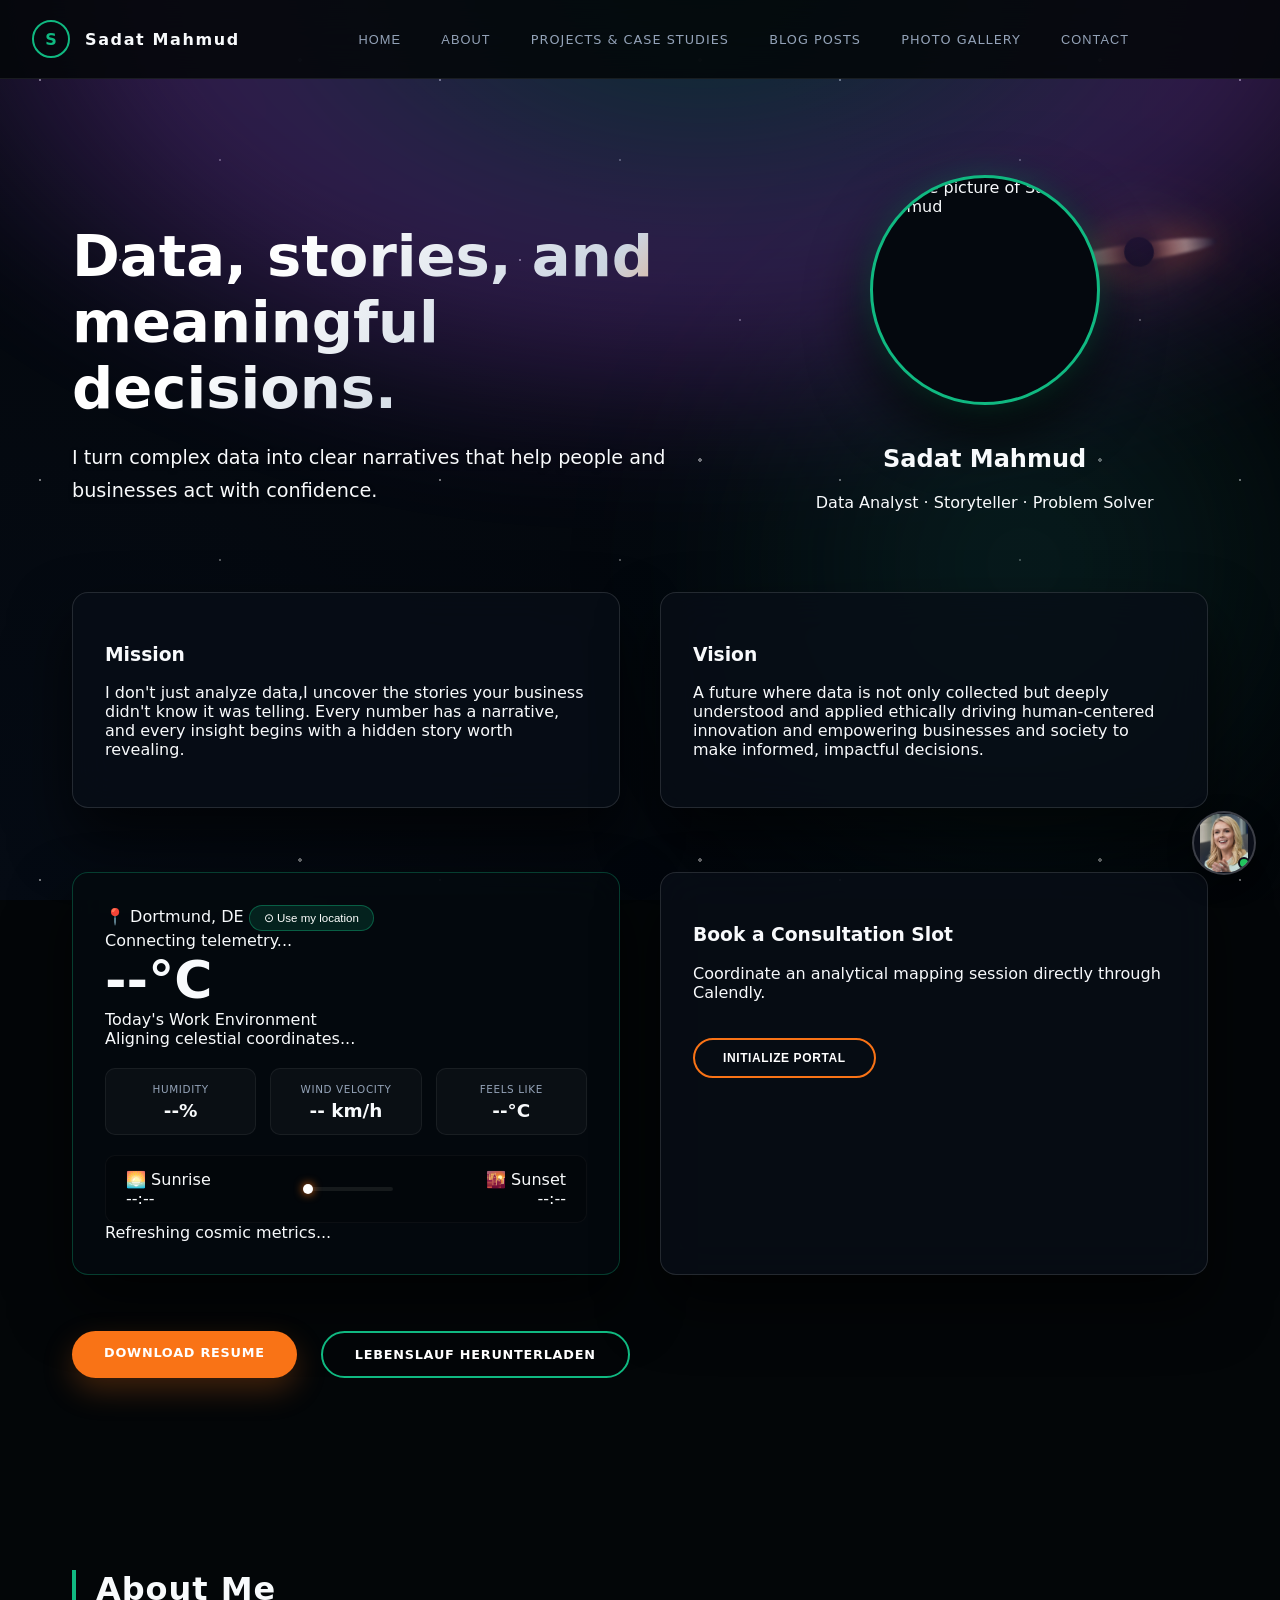
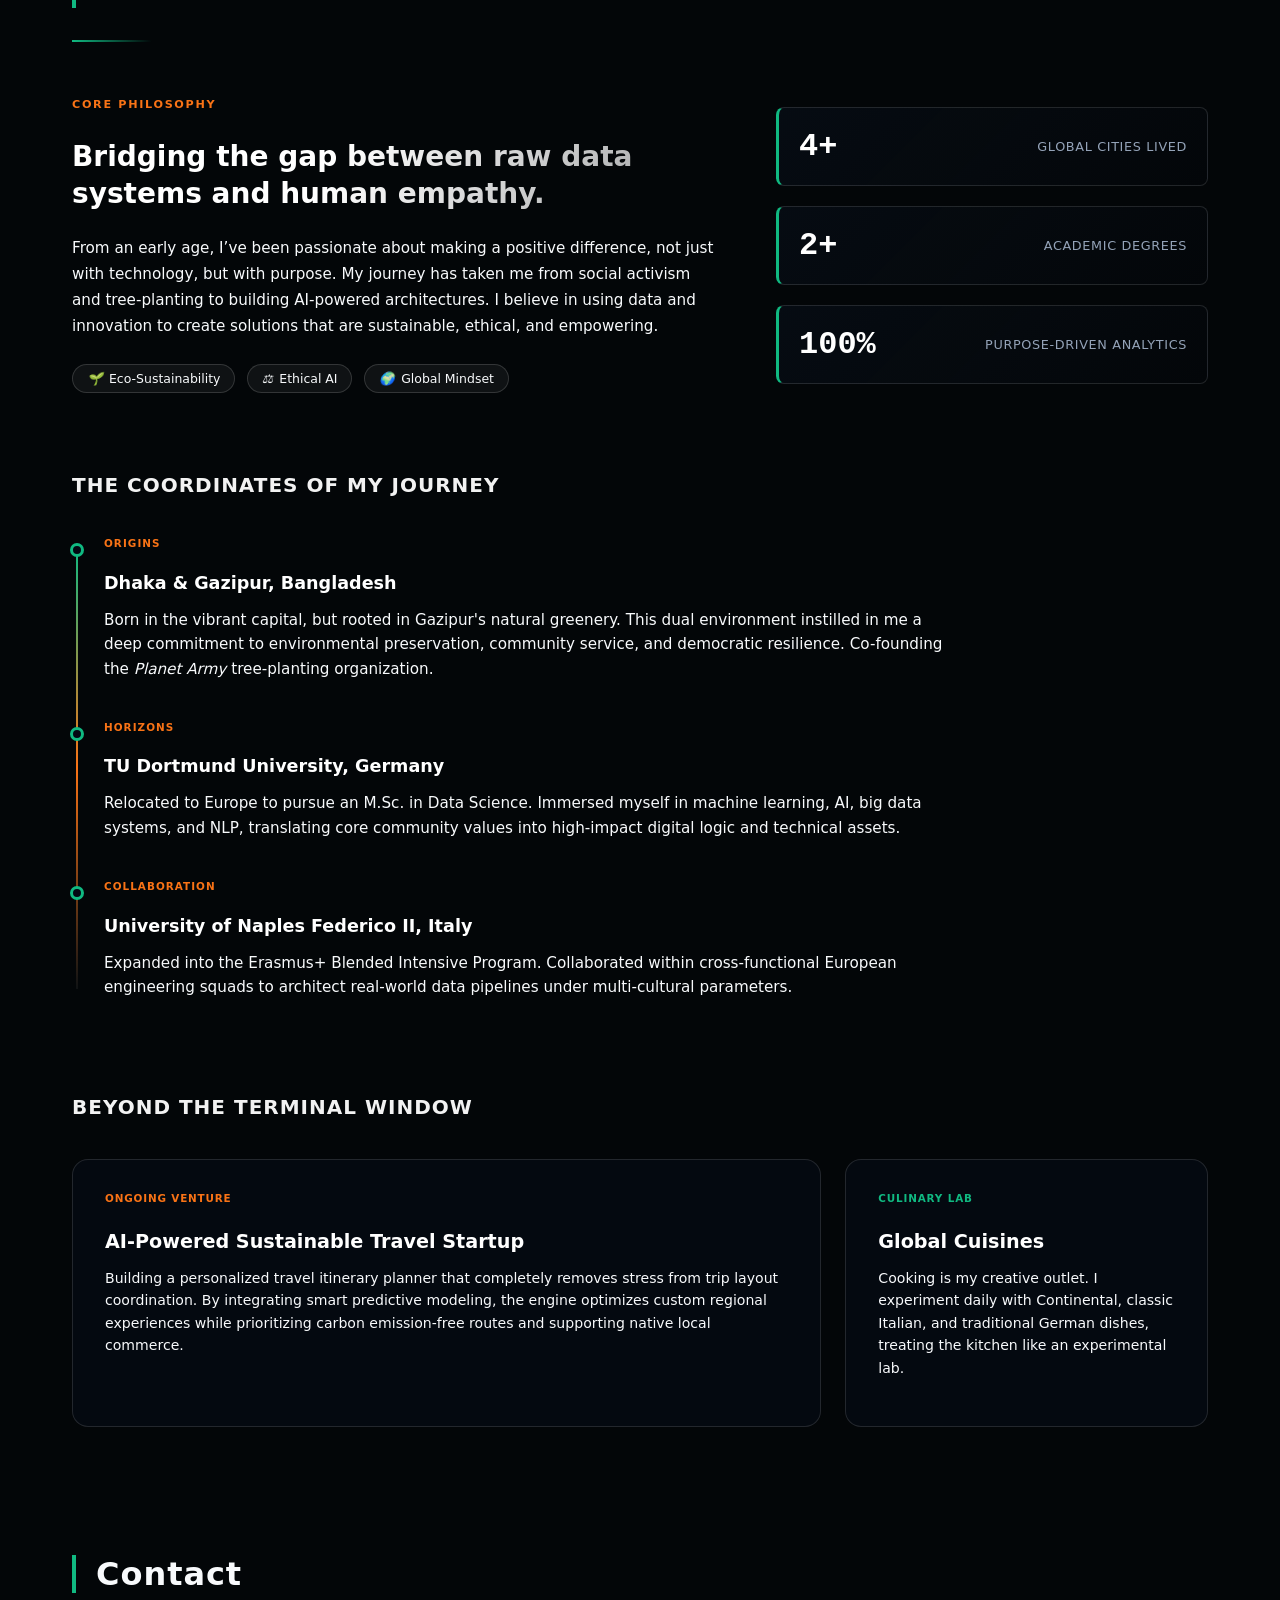
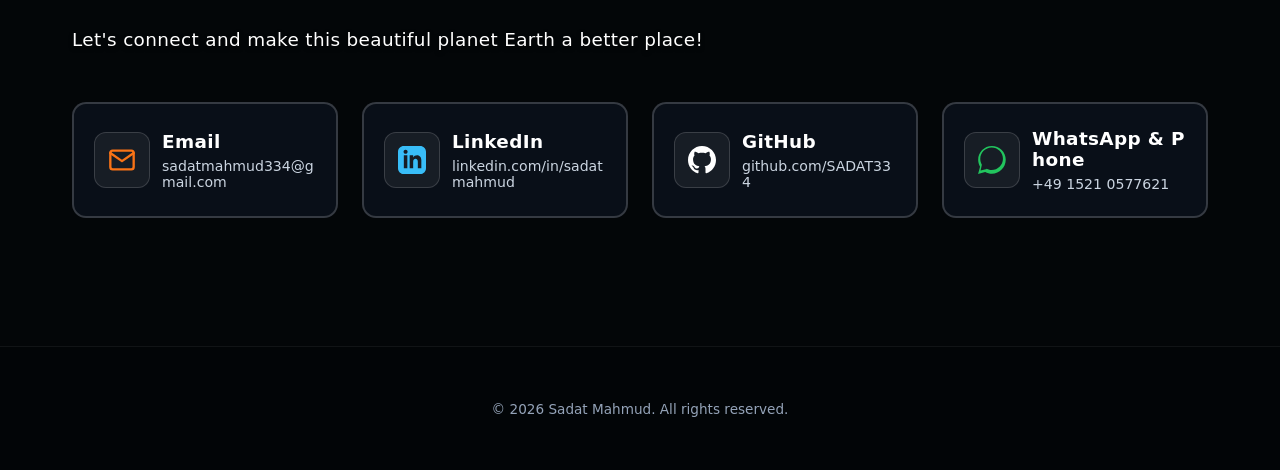
==== index.html @ 58a128cd "one last change" ====
<!DOCTYPE html>
<html lang="en">
<head>
  <!-- Basic character encoding (supports standard emojis and language configurations) -->
  <meta charset="UTF-8" />
  
  <!-- Critical metadata layout scale configuration for perfect responsive mobile renders -->
  <meta name="viewport" content="width=device-width, initial-scale=1.0" />
  
  <!-- Primary browser application title layout element -->
  <title>Sadat Mahmud | Data & Insights Portfolio</title>
  
  <!-- Calendly Core Widget UI Layout Styling Matrix -->
  <link href="https://assets.calendly.com/assets/external/widget.css" rel="stylesheet">
  
  <!-- Links our updated custom glassmorphic layout stylesheet -->
  <link rel="stylesheet" href="style.css" />
</head>
<body>

  <!-- ============================================================================ -->
  <!-- SECTION A: THE CINEMATIC INTERSTELLAR CANVAS W/ AURORA & FIXED BLACK HOLE   -->
  <!-- ============================================================================ -->
  <!-- This houses our premium background layout canvas, completely separate from page logic -->
  <div id="cosmic-bg" aria-hidden="true">
    
    <!-- Sweeping neon ribbons running smoothly along the top margin -->
    <div class="aurora-borealis-ribbon"></div>
    
    <!-- Glowing deep space nebula gas cloud tracking the right hand viewport margin -->
    <div class="interstellar-nebula-cluster"></div>
    
    <!-- High-density permanent core background star field array -->
    <div class="ambient-starfield"></div>

    <!-- The elegant, far-away micro-black hole gravitational anomaly system -->
    <!-- Fixed safely on the background plane to prevent text overlapping -->
    <div class="distant-black-hole">
      <!-- The subtle dark central singularity point -->
      <div class="bh-singularity"></div>
      <!-- The smooth, glowing horizontal cosmic gas compression band -->
      <div class="bh-accretion-disk"></div>
    </div>
    
  </div>


  <!-- ============================================================================ -->
  <!-- SECTION B: WEATHER METEOROLOGICAL PARTICLE SYSTEM CONTAINER                  -->
  <!-- ============================================================================ -->
  <!-- JavaScript targets this hook to smoothly drop raindrops, snow flakes, or mist layers -->
  <div id="weather-fx" aria-hidden="true"></div>


  <!-- ============================================================================ -->
  <!-- SECTION C: STICKY BRAND NAVIGATION INTERFACE HEADER                         -->
  <!-- ============================================================================ -->
  <header class="main-header">
    <div class="logo">
      <span class="logo-mark">S</span>
      <span class="logo-text">Sadat Mahmud</span>
    </div>

    <!-- Standard multi-page and element smooth scroll anchor paths -->
    <nav class="main-nav">
      <button class="nav-link" id="home-btn" data-i18n="nav_home">Home</button>
      <button class="nav-link" data-target="#about" data-i18n="nav_about">About</button>
      <a href="projects.html" class="nav-link" data-i18n="nav_projects">Projects & Case Studies</a>
      <a href="blog.html" class="nav-link" data-i18n="nav_blog">Blog Posts</a>
      <a href="gallery.html" class="nav-link" data-i18n="nav_gallery">Photo Gallery</a>
      <button class="nav-link" data-target="#contact" data-i18n="nav_contact">Contact</button>
    </nav>

    <!-- Google Translation Widget Anchor Node -->
    <div id="google_translate_element"></div>
  </header>


  <!-- ============================================================================ -->
  <!-- SECTION D: HERO PANEL INTRODUCTION                                         -->
  <!-- ============================================================================ -->
  <main>
    <section class="hero" id="home">
      <div class="hero-content">
        
        <div class="hero-text">
          <h1 data-i18n="hero_heading">Data, stories, and meaningful decisions.</h1>
          <p class="hero-subtitle" data-i18n="hero_subtitle">
            I turn complex data into clear narratives that help people and businesses act with confidence.
          </p>
        </div>

        <div class="hero-profile">
          <!-- Bounding container keeps photo scale stable across devices -->
          <div class="profile-img-container">
            <img src="Assets/foto.jpg" alt="Profile picture of Sadat Mahmud" class="profile-img" />
          </div>
          <div class="profile-caption">
            <h2>Sadat Mahmud</h2>
            <p data-i18n="hero_role">Data Analyst · Storyteller · Problem Solver</p>
          </div>
        </div>

      </div>


      <!-- ============================================================================ -->
      <!-- SECTION E: MISSION & VISION BLOCK CONTAINERS                                 -->
      <!-- ============================================================================ -->
      <div class="mission-vision">
        
        <div class="card">
          <h3 data-i18n="mission_title">Mission</h3>
          <p class="card-text" data-i18n="mission_text">
            I don't just analyze data,I uncover the stories your business didn't know it was telling.
            Every number has a narrative, and every insight begins with a hidden story worth revealing.
          </p>
        </div>

        <div class="card">
          <h3 data-i18n="vision_title">Vision</h3>
          <p class="card-text" data-i18n="vision_text">
            A future where data is not only collected but deeply understood and applied ethically 
            driving human-centered innovation and empowering businesses and society to make informed,
            impactful decisions.
          </p>
        </div>

      </div>


      <!-- ============================================================================ -->
      <!-- SECTION F: DATA INTERFACE TOOLKIT                                           -->
      <!-- ============================================================================ -->
      <div class="toolkit">
        
        <!-- Live Real-Time Weather Integration Interface Layout Card -->
        <div class="toolkit-item weather-card" id="weather-card">
          
          <div class="wc-top">
            <div>
              <div class="wc-city-row">
                <span class="wc-city" id="wc-city">📍 Dortmund, DE</span>
                <button class="wc-locate-btn" id="wc-locate-btn" title="Use my location">⊙ Use my location</button>
              </div>
              <div class="wc-condition" id="wc-condition">Connecting telemetry...</div>
            </div>
            <div class="wc-temp" id="wc-temp">--°C</div>
          </div>

          <div class="wc-mood">
            <div class="wc-mood-label" data-i18n="weather_mood_label">Today's Work Environment</div>
            <div class="wc-mood-text" id="weather-status">Aligning celestial coordinates...</div>
          </div>

          <!-- Dynamic Sensor Node Metric Outputs -->
          <div class="wc-stats">
            <div class="wc-stat">
              <div class="wc-stat-label">Humidity</div>
              <div class="wc-stat-value"><span id="wc-humidity">--</span>%</div>
            </div>
            <div class="wc-stat">
              <div class="wc-stat-label">Wind Velocity</div>
              <div class="wc-stat-value"><span id="wc-wind">--</span> km/h</div>
            </div>
            <div class="wc-stat">
              <div class="wc-stat-label">Feels Like</div>
              <div class="wc-stat-value"><span id="wc-feels">--</span>°C</div>
            </div>
          </div>

          <!-- Ephemeris Progress Bar System Tracker -->
          <div class="wc-sun">
            <div class="wc-sun-item">
              <div class="wc-sun-label">🌅 Sunrise</div>
              <div class="wc-sun-val" id="wc-sunrise">--:--</div>
            </div>
            <div class="wc-progress-wrap">
              <div class="wc-track">
                <div class="wc-fill" id="wc-fill"></div>
                <div class="wc-dot" id="wc-dot"></div>
              </div>
            </div>
            <div class="wc-sun-item" style="text-align:right;">
              <div class="wc-sun-label">🌇 Sunset</div>
              <div class="wc-sun-val" id="wc-sunset">--:--</div>
            </div>
          </div>

          <div class="wc-updated" id="wc-updated">Refreshing cosmic metrics...</div>
        </div>

        <!-- Fully Functional Embedded Appointment Portal Card -->
        <div class="toolkit-item">
          <h3 data-i18n="schedule_title">Book a Consultation Slot</h3>
          <p class="card-text" data-i18n="schedule_text">Coordinate an analytical mapping session directly through Calendly.</p>
          <button id="schedule-button" data-i18n="schedule_btn">Initialize Portal</button>
        </div>

      </div>


      <!-- ============================================================================ -->
      <!-- SECTION G: PROFILE DOWNLOAD PATHWAYS                                         -->
      <!-- ============================================================================ -->
      <div class="resume-buttons">
        <a href="Assets/Resume_Sadat_Mahmud.pdf" class="btn" download data-i18n="resume_en">Download Resume</a>
        <a href="Assets/Lebenslauf_Sadat_Mahmud.pdf" class="btn outline" download data-i18n="resume_de"> Lebenslauf Herunterladen</a>
      </div>
    </section>


    <!-- ============================================================================ -->
    <!-- SECTION H: ARTISTIC BIOGRAPHICAL BENTO MATRIX (ABOUT ME)                     -->
    <!-- ============================================================================ -->
    <section id="about" class="section cosmic-about">
      
      <!-- Section Header Group -->
      <div class="about-header-group">
        <h2 class="glitch-title" data-i18n="nav_about">About Me</h2>
        <div class="quantum-line"></div>
      </div>

      <!-- Split Hook Viewport (Philosophy & Counter Metrics) -->
      <div class="about-hero-split">
        <div class="philosophy-manifesto">
          <span class="manifesto-tag">CORE PHILOSOPHY</span>
          <h3 class="manifesto-heading">Bridging the gap between raw data systems and human empathy.</h3>
          <p class="manifesto-body">
            From an early age, I’ve been passionate about making a positive difference, not just with technology, but with purpose. My journey has taken me from social activism and tree-planting to building AI-powered architectures. I believe in using data and innovation to create solutions that are sustainable, ethical, and empowering.
          </p>
          <div class="impact-badges">
            <span class="badge"><i class="icon">🌱</i> Eco-Sustainability</span>
            <span class="badge"><i class="icon">⚖️</i> Ethical AI</span>
            <span class="badge"><i class="icon">🌍</i> Global Mindset</span>
          </div>
        </div>

        <!-- Animated Data Telemetry Counter Cards -->
        <div class="telemetry-counter-box">
          <div class="counter-card">
            <span class="counter-number" data-target="4">4+</span>
            <span class="counter-label">Global Cities Lived</span>
          </div>
          <div class="counter-card">
            <span class="counter-number" data-target="2">2+</span>
            <span class="counter-label">Academic Degrees</span>
          </div>
          <div class="counter-card">
            <span class="counter-number" data-target="100">100%</span>
            <span class="counter-label">Purpose-Driven Analytics</span>
          </div>
        </div>
      </div>

      <!-- The Journey Coordinates (Timeline Vector) -->
      <h3 class="subsection-title">The Coordinates of My Journey</h3>
      <div class="cosmic-timeline">
        <div class="timeline-line"></div>
        
        <div class="timeline-node">
          <div class="node-marker"></div>
          <div class="node-content">
            <span class="node-meta">ORIGINS</span>
            <h4>Dhaka &amp; Gazipur, Bangladesh</h4>
            <p>Born in the vibrant capital, but rooted in Gazipur's natural greenery. This dual environment instilled in me a deep commitment to environmental preservation, community service, and democratic resilience. Co-founding the <em>Planet Army</em> tree-planting organization.</p>
          </div>
        </div>

        <div class="timeline-node">
          <div class="node-marker"></div>
          <div class="node-content">
            <span class="node-meta">HORIZONS</span>
            <h4>TU Dortmund University, Germany</h4>
            <p>Relocated to Europe to pursue an M.Sc. in Data Science. Immersed myself in machine learning, AI, big data systems, and NLP, translating core community values into high-impact digital logic and technical assets.</p>
          </div>
        </div>

        <div class="timeline-node">
          <div class="node-marker"></div>
          <div class="node-content">
            <span class="node-meta">COLLABORATION</span>
            <h4>University of Naples Federico II, Italy</h4>
            <p>Expanded into the Erasmus+ Blended Intensive Program. Collaborated within cross-functional European engineering squads to architect real-world data pipelines under multi-cultural parameters.</p>
          </div>
        </div>
      </div>

      <!-- Human Element Lifestyle Matrix (Bento Grid) -->
      <h3 class="subsection-title">Beyond the Terminal Window</h3>
      <div class="bento-lifestyle-grid">
        
        <div class="bento-box wide venture-box">
          <div class="bento-glow-overlay"></div>
          <div class="bento-inner">
            <span class="bento-tag text-orange">ONGOING VENTURE</span>
            <h4>AI-Powered Sustainable Travel Startup</h4>
            <p>Building a personalized travel itinerary planner that completely removes stress from trip layout coordination. By integrating smart predictive modeling, the engine optimizes custom regional experiences while prioritizing carbon emission-free routes and supporting native local commerce.</p>
          </div>
        </div>

        <div class="bento-box culinary-box">
          <div class="bento-glow-overlay"></div>
          <div class="bento-inner">
            <span class="bento-tag text-emerald">CULINARY LAB</span>
            <h4>Global Cuisines</h4>
            <p>Cooking is my creative outlet. I experiment daily with Continental, classic Italian, and traditional German dishes, treating the kitchen like an experimental lab.</p>
          </div>
        </div>



      </div>

    </section>


    <!-- ============================================================================ -->
    <!-- SECTION I: HIGH-CONTRAST SECURE CONTACT MATRIX                               -->
    <!-- ============================================================================ -->
    <section id="contact" class="section">
      <h2 data-i18n="nav_contact">Contact</h2>
      
      <!-- Premium high-contrast Earth Statement subtitle -->
      <p class="contact-subtitle">Let's connect and make this beautiful planet Earth a better place!</p>
      
      <div class="contact-grid">
        
        <!-- EMAIL CARD -->
        <a href="mailto:sadatmahmud334@gmail.com" class="contact-card" target="_blank" rel="noopener noreferrer">
          <div class="contact-icon email-glow">
            <svg viewBox="0 0 24 24" width="28" height="28" fill="none" stroke="currentColor" stroke-width="2" stroke-linecap="round" stroke-linejoin="round">
              <path d="M4 4h16c1.1 0 2 .9 2 2v12c0 1.1-.9 2-2 2H4c-1.1 0-2-.9-2-2V6c0-1.1.9-2 2-2z"></path>
              <polyline points="22,6 12,13 2,6"></polyline>
            </svg>
          </div>
          <div class="contact-details">
            <h3>Email</h3>
            <p>sadatmahmud334@gmail.com</p>
          </div>
        </a>

        <!-- LINKEDIN CARD -->
        <a href="https://www.linkedin.com/in/sadatmahmud" class="contact-card" target="_blank" rel="noopener noreferrer">
          <div class="contact-icon linkedin-glow">
            <svg viewBox="0 0 24 24" width="28" height="28" fill="currentColor">
              <path d="M19 0h-14c-2.761 0-5 2.239-5 5v14c0 2.761 2.239 5 5 5h14c2.762 0 5-2.239 5-5v-14c0-2.761-2.238-5-5-5zm-11 19h-3v-11h3v11zm-1.5-12.268c-.966 0-1.75-.79-1.75-1.764s.784-1.764 1.75-1.764 1.75.79 1.75 1.764-.783 1.764-1.75 1.764zm13.5 12.268h-3v-5.604c0-3.368-4-3.113-4 0v5.604h-3v-11h3v1.765c1.396-2.586 7-2.777 7 2.476v6.759z"/>
            </svg>
          </div>
          <div class="contact-details">
            <h3>LinkedIn</h3>
            <p>linkedin.com/in/sadatmahmud</p>
          </div>
        </a>

        <!-- GITHUB CARD -->
        <a href="https://github.com/SADAT334" class="contact-card" target="_blank" rel="noopener noreferrer">
          <div class="contact-icon github-glow">
            <svg viewBox="0 0 24 24" width="28" height="28" fill="currentColor">
              <path d="M12 0c-6.626 0-12 5.373-12 12 0 5.302 3.438 9.8 8.207 11.387.599.111.793-.261.793-.577v-2.234c-3.338.726-4.033-1.416-4.033-1.416-.546-1.387-1.333-1.756-1.333-1.756-1.089-.745.083-.729.083-.729 1.205.084 1.839 1.237 1.839 1.237 1.07 1.834 2.807 1.304 3.492.997.107-.775.418-1.305.762-1.604-2.665-.305-5.467-1.334-5.467-5.931 0-1.311.469-2.381 1.236-3.221-.124-.303-.535-1.524.117-3.176 0 0 1.008-.322 3.301 1.23.957-.266 1.983-.399 3.003-.404 1.02.005 2.047.138 3.006.404 2.291-1.552 3.297-1.23 3.297-1.23.653 1.653.242 2.874.118 3.176.77.84 1.235 1.911 1.235 3.221 0 4.609-2.807 5.624-5.479 5.921.43.372.823 1.102.823 2.222v3.293c0 .319.192.694.801.576 4.765-1.589 8.199-6.086 8.199-11.386 0-6.627-5.373-12-12-12z"/>
            </svg>
          </div>
          <div class="contact-details">
            <h3>GitHub</h3>
            <p>github.com/SADAT334</p>
          </div>
        </a>

        <!-- WHATSAPP / PHONE CARD -->
        <a href="https://wa.me/4915210577621" class="contact-card" target="_blank" rel="noopener noreferrer">
          <div class="contact-icon whatsapp-glow">
            <svg viewBox="0 0 24 24" width="28" height="28" fill="currentColor">
              <path d="M.057 24l1.687-6.163c-1.041-1.804-1.588-3.849-1.587-5.946C.06 5.348 5.397 0 11.93 0c3.165.001 6.14 1.233 8.377 3.469 2.237 2.235 3.469 5.211 3.469 8.378 0 6.582-5.336 11.93-11.87 11.93h-.004c-2.003-.001-3.973-.538-5.735-1.549L0 24zm6.59-4.846c1.657.983 3.287 1.503 4.981 1.504 5.373 0 9.743-4.341 9.746-9.682.002-2.587-1.002-5.02-2.827-6.845-1.825-1.825-4.258-2.83-6.849-2.831-5.377 0-9.747 4.341-9.75 9.684-.001 1.777.472 3.511 1.371 5.027L2.242 21.04l5.405-1.417-.999-.469z"/>
            </svg>
          </div>
          <div class="contact-details">
            <h3>WhatsApp &amp; Phone</h3>
            <p>+49 1521 0577621</p>
          </div>
        </a>

      </div>
    </section>

  </main>


  <!-- ============================================================================ -->
  <!-- SECTION J: SYSTEM RUNTIME FOOTER ROW                                         -->
  <!-- ============================================================================ -->
  <footer class="main-footer">
    <p data-i18n="footer_text">© <span id="year"></span> Sadat Mahmud. All rights reserved.</p>
  </footer>


  <!-- ============================================================================ -->
  <!-- SECTION K: GLOBAL ENGINE SCRIPTS SETUP                                       -->
  <!-- ============================================================================ -->
  <!-- Calendly Core JavaScript Automation Engine -->
  <script src="https://assets.calendly.com/assets/external/widget.js" type="text/javascript"></script>

  <!-- Core Custom Telemetry and Interstellar Animation Application Code -->
  <script src="script.js"></script>

  <!-- Google Translate Translation Initializer -->
  <script type="text/javascript">
    function googleTranslateElementInit() {
      new google.translate.TranslateElement({
        pageLanguage: 'en',
        includedLanguages: 'en,de,bn,ar,tr,fr,zh-CN,pt',
        layout: google.translate.TranslateElement.InlineLayout.SIMPLE,
        autoDisplay: false
      }, 'google_translate_element');
    }
  </script>
  <script type="text/javascript" src="https://translate.google.com/translate_a/element.js?cb=googleTranslateElementInit"></script>

  <!-- === SADAT'S AI ASSISTANT CHAT WIDGET === -->
<style>
  /* Chat Widget Container - Bottom Right */
  #sadat-ai-widget {
    position: fixed;
    bottom: 24px;
    right: 24px;
    z-index: 9999;
    font-family: -apple-system, BlinkMacSystemFont, "Segoe UI", Roboto, Helvetica, Arial, sans-serif;
  }

  /* Floating Avatar Button */
  #ai-launcher-btn {
    width: 64px;
    height: 64px;
    border-radius: 50%;
    border: 2px solid rgba(255, 255, 255, 0.2);
    cursor: pointer;
    background: #0b0f19;
    box-shadow: 0 8px 24px rgba(0, 0, 0, 0.4);
    overflow: hidden;
    position: relative;
    transition: transform 0.2s ease, box-shadow 0.2s ease;
  }

  #ai-launcher-btn:hover {
    transform: scale(1.05);
    box-shadow: 0 12px 32px rgba(56, 189, 248, 0.3);
  }

  #ai-launcher-btn img {
    width: 100%;
    height: 100%;
    object-fit: cover;
    object-position: center 20%;
  }

  /* Online Status Indicator Dot */
  #ai-launcher-btn::after {
    content: '';
    position: absolute;
    bottom: 4px;
    right: 4px;
    width: 12px;
    height: 12px;
    background-color: #22c55e;
    border: 2px solid #0b0f19;
    border-radius: 50%;
  }

  /* Chat Window (Cosmic Aesthetic) */
  #ai-chat-window {
    position: absolute;
    bottom: 80px;
    right: 0;
    width: 360px;
    height: 500px;
    background: linear-gradient(145deg, #0f172a 0%, #030712 100%);
    border: 1px solid rgba(255, 255, 255, 0.1);
    border-radius: 16px;
    box-shadow: 0 20px 40px rgba(0, 0, 0, 0.6);
    display: flex;
    flex-direction: column;
    overflow: hidden;
    display: none; /* Hidden by default */
    animation: fadeInWindow 0.25s ease-out forwards;
  }

  @keyframes fadeInWindow {
    from { opacity: 0; transform: translateY(10px) scale(0.98); }
    to { opacity: 1; transform: translateY(0) scale(1); }
  }

  /* Chat Header */
  #ai-chat-header {
    padding: 16px;
    background: rgba(15, 23, 42, 0.9);
    border-bottom: 1px solid rgba(255, 255, 255, 0.08);
    display: flex;
    align-items: center;
    justify-content: space-between;
  }

  .ai-header-info {
    display: flex;
    align-items: center;
    gap: 12px;
  }

  .ai-header-info img {
    width: 38px;
    height: 38px;
    border-radius: 50%;
    object-fit: cover;
    object-position: center 20%;
    border: 1px solid rgba(255, 255, 255, 0.2);
  }

  .ai-header-text h4 {
    margin: 0;
    color: #f8fafc;
    font-size: 15px;
    font-weight: 600;
  }

  .ai-header-text span {
    color: #38bdf8;
    font-size: 12px;
  }

  #ai-close-btn {
    background: none;
    border: none;
    color: #94a3b8;
    cursor: pointer;
    font-size: 18px;
    padding: 4px;
  }

  #ai-close-btn:hover {
    color: #f8fafc;
  }

  /* Messages Body */
  #ai-chat-messages {
    flex: 1;
    padding: 16px;
    overflow-y: auto;
    display: flex;
    flex-direction: column;
    gap: 12px;
    scroll-behavior: smooth;
  }

  .ai-message {
    max-width: 82%;
    padding: 10px 14px;
    border-radius: 12px;
    font-size: 14px;
    line-height: 1.5;
    word-wrap: break-word;
  }

  .ai-message.bot {
    background: rgba(30, 41, 59, 0.8);
    color: #e2e8f0;
    align-self: flex-start;
    border: 1px solid rgba(255, 255, 255, 0.05);
    border-bottom-left-radius: 4px;
  }

  .ai-message.user {
    background: #0284c7;
    color: #ffffff;
    align-self: flex-end;
    border-bottom-right-radius: 4px;
  }

  /* Chat Input Footer */
  #ai-chat-input-area {
    padding: 12px 16px;
    background: rgba(3, 7, 18, 0.95);
    border-top: 1px solid rgba(255, 255, 255, 0.08);
    display: flex;
    gap: 8px;
  }

  #ai-user-input {
    flex: 1;
    background: rgba(15, 23, 42, 0.9);
    border: 1px solid rgba(255, 255, 255, 0.15);
    border-radius: 8px;
    padding: 10px 12px;
    color: #f8fafc;
    font-size: 14px;
    outline: none;
    transition: border-color 0.2s;
  }

  #ai-user-input:focus {
    border-color: #38bdf8;
  }

  #ai-send-btn {
    background: #0284c7;
    color: white;
    border: none;
    border-radius: 8px;
    padding: 0 16px;
    font-weight: 600;
    cursor: pointer;
    transition: background 0.2s;
  }

  #ai-send-btn:hover {
    background: #0ea5e9;
  }
</style>

<!-- Widget Markup -->
<div id="sadat-ai-widget">
  <!-- Chat Window -->
  <div id="ai-chat-window">
    <div id="ai-chat-header">
      <div class="ai-header-info">
        <img src="Assets/Chat Folder/Karolin.jpg" alt="Karoline">
        <div class="ai-header-text">
          <h4>Karoline Leavitt</h4>
          <span>Communications Director</span>
        </div>
      </div>
      <button id="ai-close-btn">&times;</button>
    </div>
    
    <div id="ai-chat-messages">
      <div class="ai-message bot">
        Hi, I'm Karoline, Sadat's Communications Director. He is currently deep in a complex data model deployment—happily ignoring the world, as data scientists tend to do. How can I assist you with your inquiry today?
      </div>
    </div>

    <div id="ai-chat-input-area">
      <input type="text" id="ai-user-input" placeholder="Ask anything about Sadat..." />
      <button id="ai-send-btn">Send</button>
    </div>
  </div>

  <!-- Floating Launcher Button -->
  <button id="ai-launcher-btn" title="Chat with Sadat's Assistant">
    <img src="Assets/Chat Folder/Karolin.jpg" alt="Chat Avatar">
  </button>
</div>

<!-- Widget Logic Script -->
<script type="module">
  import { Client } from "https://cdn.jsdelivr.net/npm/@gradio/client/+esm";

  const launcherBtn = document.getElementById('ai-launcher-btn');
  const chatWindow = document.getElementById('ai-chat-window');
  const closeBtn = document.getElementById('ai-close-btn');
  const sendBtn = document.getElementById('ai-send-btn');
  const userInput = document.getElementById('ai-user-input');
  const chatMessages = document.getElementById('ai-chat-messages');

  let gradioApp = null;

  // Initialize connection to your Hugging Face Space
  async function initGradioClient() {
    try {
      gradioApp = await Client.connect("sadat334/sadat-portfolio-chat");
    } catch (err) {
      console.error("Failed to connect to Hugging Face Space:", err);
    }
  }
  initGradioClient();

  launcherBtn.addEventListener('click', () => {
    chatWindow.style.display = chatWindow.style.display === 'flex' ? 'none' : 'flex';
    if (chatWindow.style.display === 'flex') {
      userInput.focus();
    }
  });

  closeBtn.addEventListener('click', () => {
    chatWindow.style.display = 'none';
  });

  async function handleSendMessage() {
    const text = userInput.value.trim();
    if (!text) return;

    appendMessage(text, 'user');
    userInput.value = '';

    const typingId = appendMessage("Karoline is typing...", 'bot');

    try {
      if (!gradioApp) {
        gradioApp = await Client.connect("sadat334/sadat-portfolio-chat");
      }

      // Target index 0 to communicate with gr.ChatInterface without changing app.py
      const result = await gradioApp.predict(0, [
        text,
        []
      ]);

      removeMessage(typingId);
      
let reply = "I've passed your message along to Sadat!";
      
      if (result.data) {
        // gr.ChatInterface typically returns data[0] as an array of message pairs: [[user, bot], ...] or an object
        const chatOutput = Array.isArray(result.data) ? result.data[0] : result.data;
        
        if (Array.isArray(chatOutput) && chatOutput.length > 0) {
          // Get the last interaction pair [user_msg, bot_msg]
          const lastTurn = chatOutput[chatOutput.length - 1];
          if (Array.isArray(lastTurn) && lastTurn.length > 1) {
            reply = lastTurn[1]; // The bot's response text
          } else {
            reply = String(chatOutput);
          }
        } else if (typeof chatOutput === 'string') {
          reply = chatOutput;
        } else if (chatOutput && typeof chatOutput === 'object') {
          // Fallback if it's an object structure
          reply = chatOutput.value || chatOutput.text || JSON.stringify(chatOutput);
        }
      }
      
      appendMessage(reply, 'bot');

    } catch (error) {
      console.error('Error communicating with AI backend:', error);
      removeMessage(typingId);
      appendMessage("I'm having a brief connection hiccup, but your message is logged for Sadat!", 'bot');
    }
  }

  function appendMessage(text, sender) {
    const msgDiv = document.createElement('div');
    msgDiv.classList.add('ai-message', sender);
    msgDiv.textContent = text;
    chatMessages.appendChild(msgDiv);
    chatMessages.scrollTop = chatMessages.scrollHeight;
    return msgDiv;
  }

  function removeMessage(msgElement) {
    if (msgElement && msgElement.parentNode) {
      msgElement.parentNode.removeChild(msgElement);
    }
  }

  sendBtn.addEventListener('click', handleSendMessage);
  userInput.addEventListener('keypress', (e) => {
    if (e.key === 'Enter') handleSendMessage();
  });
</script>

</body>
</html>
---- style.css ----
/* ============================================================================
   PROJECT:  Sadat Mahmud - Professional Portfolio & Analytics Platform
   THEME:    Interstellar Cosmic Deep-Space with High-Contrast Layouts
   VERSION:  2.2.1
   AUTHOR:   Sadat Mahmud
   DESIGN:   Artistic Bento Matrix Architecture with Fixed Background Anomaly
   ============================================================================ */

/* ============================================================================
   SECTION 1: STRUCTURAL BASE VARIABLES & LAYOUT ROOT
   ============================================================================ */
:root {
  --bg-deep-space: #030608;
  --text-main: #f8fafc;
  --text-muted: #94a3b8;
  --accent-orange: #f97316;
  --accent-emerald: #10b981;
  --radius-prime: 16px;
  
  /* Dynamic configuration layers managed cleanly from script.js updates */
  --dynamic-nebula-glow: #134e4a;
  --dynamic-aurora-top: #0d9488;
  --dynamic-aurora-bottom: #a855f7;
}

*, *::before, *::after {
  box-sizing: border-box;
}

body {
  margin: 0;
  font-family: system-ui, -apple-system, BlinkMacSystemFont, sans-serif;
  background-color: var(--bg-deep-space);
  color: var(--text-main);
  min-height: 100vh;
  overflow-x: hidden;
}


/* ============================================================================
   SECTION 2: ELEGANT INTERSTELLAR BACKGROUND & FIXED BACKGROUND EFFECTS
   ============================================================================ */
/* Deep base vacuum space container layer holding custom cosmic clouds */
#cosmic-bg {
  position: fixed;
  inset: 0;
  z-index: -4;
  pointer-events: none;
  background: radial-gradient(circle at bottom left, #050b14 0%, #020406 100%);
  overflow: hidden;
}

/* 🌌 ELEMENT 1: HIGH-DENSITY TWINKLING BACKGROUND STARS */
.ambient-starfield {
  position: absolute;
  inset: 0;
  background-image: 
    radial-gradient(1px 1px at 10% 20%, #ffffff 100%, transparent),
    radial-gradient(1.5px 1.5px at 30% 65%, #ffffff 80%, transparent),
    radial-gradient(1px 1px at 55% 40%, rgba(255,255,255,0.7) 100%, transparent),
    radial-gradient(2px 2px at 75% 15%, #ffffff 90%, transparent),
    radial-gradient(1px 1px at 85% 80%, #ffffff 60%, transparent);
  background-size: 400px 400px;
  opacity: 0.45;
  z-index: -3;
}

/* 🌌 ELEMENT 2: CHRONO-BALANCED AURORA BOREALIS LIGHT STRIPS */
.aurora-borealis-ribbon {
  position: absolute;
  top: -15%;
  left: -10%;
  width: 130%;
  height: 65%;
  background: radial-gradient(ellipse at 50% 20%, var(--dynamic-aurora-top) 0%, var(--dynamic-aurora-bottom) 45%, transparent 75%);
  filter: blur(55px);
  opacity: 0.28;
  transform-origin: center top;
  animation: auroraWave 22s ease-in-out infinite alternate;
  z-index: -2;
}

@keyframes auroraWave {
  0% { transform: rotate(-2deg) scaleY(0.9); opacity: 0.22; }
  100% { transform: rotate(3deg) scaleY(1.1); opacity: 0.32; }
}

/* 🌌 ELEMENT 3: AMBIENT INTERSTELLAR GAS CLUSTERS (NEBULA) */
.interstellar-nebula-cluster {
  position: absolute;
  top: 20%;
  right: -10%;
  width: 60vw;
  height: 60vw;
  background: radial-gradient(circle, var(--dynamic-nebula-glow) 0%, transparent 70%);
  filter: blur(70px);
  opacity: 0.35;
  animation: nebulaPulse 18s ease-in-out infinite alternate;
  z-index: -2;
}

@keyframes nebulaPulse {
  0% { transform: scale(0.95) translate(-20px, 10px); opacity: 0.28; }
  100% { transform: scale(1.05) translate(10px, -20px); opacity: 0.42; }
}

/* 🌌 ELEMENT 4: FIXED BACKDROP GRAVITATIONAL ANOMALY (BLACK HOLE) */
.distant-black-hole {
  position: fixed; 
  top: 18%;
  right: 4%;
  width: 180px;
  height: 180px;
  display: flex;
  align-items: center;
  justify-content: center;
  transform: rotate3d(1, 1, 1, -15deg);
  opacity: 0.65; 
  z-index: -3; 
  pointer-events: none; 
}

/* The dark central gravitational core node */
.bh-singularity {
  width: 30px;
  height: 30px;
  background: #000000;
  border-radius: 50%;
  box-shadow: 0 0 24px 8px #000000, 
              0 0 60px 20px rgba(254, 215, 170, 0.15);
  z-index: 3;
  position: relative;
}

/* The horizontal glowing matter disk tracking around the core edge */
.bh-accretion-disk {
  position: absolute;
  width: 160px;
  height: 18px;
  background: linear-gradient(90deg, 
    transparent 0%, 
    rgba(254, 215, 170, 0.9) 20%, 
    rgba(234, 88, 12, 1) 50%, 
    rgba(254, 215, 170, 0.9) 80%, 
    transparent 100%
  );
  border-radius: 50%;
  filter: blur(1.5px);
  box-shadow: 0 0 35px rgba(234, 88, 12, 0.85),
              0 0 70px rgba(249, 115, 22, 0.4);
  animation: interstellarWarp 9s linear infinite;
  z-index: 2;
}

/* The Interstellar Time Dilation Animation Loop */
@keyframes interstellarWarp {
  0% { transform: rotate(0deg) scaleX(1) scaleY(1); filter: blur(1.5px); }
  25% { transform: rotate(90deg) scaleX(1.08) scaleY(0.92); filter: blur(2.2px); }
  50% { transform: rotate(180deg) scaleX(0.95) scaleY(1.05); filter: blur(1.8px); }
  75% { transform: rotate(270deg) scaleX(1.05) scaleY(0.95); filter: blur(2.5px); }
  100% { transform: rotate(360deg) scaleX(1) scaleY(1); filter: blur(1.5px); }
}


/* ============================================================================
   SECTION 3: HIGH-CONTRAST GLASSMORPHISM (READABILITY MECHANICS)
   ============================================================================ */
.main-header {
  position: sticky;
  top: 0;
  z-index: 100;
  display: flex;
  align-items: center;
  justify-content: space-between;
  padding: 1.25rem 2rem;
  background: rgba(3, 6, 8, 0.85);
  backdrop-filter: blur(24px);
  border-bottom: 1px solid rgba(255, 255, 255, 0.08);
}

.card, .toolkit-item {
  background: rgba(8, 14, 22, 0.82); 
  backdrop-filter: blur(20px) saturate(140%);
  border: 1px solid rgba(255, 255, 255, 0.12);
  border-radius: var(--radius-prime);
  padding: 2rem;
  box-shadow: 0 30px 60px rgba(0,0,0,0.65);
  transition: transform 0.3s cubic-bezier(0.16, 1, 0.3, 1), border-color 0.3s ease;
}

.card:hover, .toolkit-item:hover {
  transform: translateY(-4px);
  border-color: rgba(16, 185, 129, 0.45);
}

.hero-text h1 {
  font-size: clamp(2.5rem, 4.5vw, 4rem);
  font-weight: 800;
  line-height: 1.15;
  background: linear-gradient(135deg, #ffffff 30%, #cbd5e1 70%, var(--accent-orange));
  -webkit-background-clip: text;
  -webkit-text-fill-color: transparent;
  margin-bottom: 1.25rem;
}

.hero-subtitle {
  font-size: 1.2rem;
  color: var(--text-main); 
  text-shadow: 0 2px 4px rgba(0,0,0,0.5);
  line-height: 1.7;
}


/* ============================================================================
   SECTION 4: ELEMENT BRANDING & CHIPS
   ============================================================================ */
.weather-card {
  background: rgba(4, 10, 15, 0.85) !important;
  border: 1px solid rgba(16, 185, 129, 0.3) !important;
}

.logo-mark {
  width: 38px;
  height: 38px;
  border-radius: 50%;
  border: 2px solid var(--accent-emerald);
  display: inline-flex;
  align-items: center;
  justify-content: center;
  font-weight: bold;
  color: var(--accent-emerald);
}

.logo-text {
  font-weight: 600;
  letter-spacing: 0.1em;
  margin-left: 10px;
}

.nav-link {
  background: transparent;
  border: none;
  color: var(--text-muted);
  font-size: 0.8rem;
  letter-spacing: 0.08em;
  text-transform: uppercase;
  padding: 0.6rem 1.1rem;
  border-radius: 20px;
  cursor: pointer;
  text-decoration: none;
  transition: all 0.2s ease;
}

.nav-link:hover {
  background: rgba(255,255,255,0.08);
  color: var(--text-main);
}

.wc-temp {
  font-size: 3.25rem;
  font-weight: 700;
}

.wc-locate-btn {
  background: rgba(16, 185, 129, 0.15);
  border: 1px solid rgba(16, 185, 129, 0.4);
  color: #ffffff;
  padding: 5px 14px;
  border-radius: 20px;
  cursor: pointer;
  font-size: 0.72rem;
  transition: background 0.2s;
}

.wc-locate-btn:hover {
  background: var(--accent-emerald);
}

.btn {
  display: inline-flex;
  padding: 0.9rem 2rem;
  border-radius: 30px;
  font-weight: 600;
  text-decoration: none;
  text-transform: uppercase;
  letter-spacing: 0.06em;
  font-size: 0.8rem;
  background: var(--accent-orange);
  color: #ffffff;
  box-shadow: 0 12px 30px rgba(249, 115, 22, 0.25);
  transition: all 0.2s ease;
  z-index: 10; 
  position: relative;
}

.btn:hover {
  transform: translateY(-2px);
  box-shadow: 0 16px 35px rgba(249, 115, 22, 0.4);
}

.btn.outline {
  background: transparent;
  border: 2px solid var(--accent-emerald);
  color: #ffffff;
  box-shadow: none;
}

.btn.outline:hover {
  background: var(--accent-emerald);
}


/* ============================================================================
   SECTION 5: METEOROLOGICAL PARTICLE FLUID ENGINE VECTORS
   ============================================================================ */
#weather-fx {
  position: fixed;
  inset: 0;
  z-index: -1;
  pointer-events: none;
  overflow: hidden;
}

.shooting-star {
  position: absolute;
  width: 2px;
  height: 2px;
  background: #ffffff;
  border-radius: 50%;
  box-shadow: 0 0 10px 2px #ffffff;
  opacity: 0;
  animation: spaceShoot linear infinite;
}

@keyframes spaceShoot {
  0% { transform: translateX(0) translateY(0) scale(1); opacity: 0; }
  8% { opacity: 1; }
  18% { transform: translateX(-350px) translateY(350px) scale(0.2); opacity: 0; }
  100% { transform: translateX(-350px) translateY(350px) scale(0.2); opacity: 0; }
}

.cosmic-rain {
  position: absolute;
  top: -40px;
  width: 1px;
  height: 50px;
  background: linear-gradient(to bottom, transparent, rgba(16, 185, 129, 0.5));
  animation: fallDownward linear infinite;
}

@keyframes fallDownward {
  to { transform: translateY(110vh); }
}

.cosmic-snow {
  position: absolute;
  top: -10px;
  width: 4px;
  height: 4px;
  background: #ffffff;
  border-radius: 50%;
  opacity: 0.6;
  animation: driftSlowly linear infinite;
}

@keyframes driftSlowly {
  0% { transform: translateY(0) translateX(0); }
  50% { transform: translateY(50vh) translateX(25px); }
  100% { transform: translateY(110vh) translateX(-15px); }
}

.nebula-lightning {
  position: absolute;
  inset: 0;
  background: rgba(168, 85, 247, 0);
  animation: strobeFlash 7s ease-in-out infinite;
}

@keyframes strobeFlash {
  0%, 93%, 100% { background: rgba(168, 85, 247, 0); }
  95% { background: rgba(168, 85, 247, 0.12); }
  97% { background: rgba(168, 85, 247, 0.04); }
}


/* ============================================================================
   SECTION 6: WRAPPERS, PLACEMENT MATRICES, AND PROFILE IMAGE INTEGRITY
   ============================================================================ */
.hero {
  padding: 6rem 2rem 4rem 2rem;
  max-width: 1200px;
  margin: 0 auto;
}

.hero-content {
  display: grid;
  grid-template-columns: 1.4fr 1fr;
  gap: 4rem;
  align-items: center;
}

.hero-profile {
  display: flex;
  flex-direction: column;
  align-items: center;
}

/* Robust Image container wrapper to guarantee clean framing */
.profile-img-container {
  width: 230px;
  height: 230px;
  border-radius: 50%;
  overflow: hidden;
  border: 3.5px solid var(--accent-emerald);
  box-shadow: 0 0 30px rgba(16, 185, 129, 0.25), 
              0 25px 60px rgba(0, 0, 0, 0.95);
  background-color: #04080e; 
  display: flex;
  align-items: center;
  justify-content: center;
  transition: transform 0.4s cubic-bezier(0.16, 1, 0.3, 1);
}

.profile-img {
  width: 100%;
  height: 100%;
  /* ⚡️ THE PERFECT FIT: 'cover' stretches the portrait to eliminate all black 
     sidebars, while 'center 15%' protects your face from being cut off at the top! */
  object-fit: cover; 
  object-position: center 15%;
}

.profile-img-container:hover {
  transform: scale(1.05);
  border-color: var(--accent-orange);
}

.profile-caption {
  text-align: center;
  margin-top: 1.25rem;
}

.mission-vision, .toolkit {
  margin-top: 4rem;
  display: grid;
  grid-template-columns: repeat(auto-fit, minmax(320px, 1fr));
  gap: 2.5rem;
}

.wc-stats {
  display: grid;
  grid-template-columns: repeat(3, 1fr);
  gap: 14px;
  margin-top: 1.25rem;
}

.wc-stat {
  background: rgba(255, 255, 255, 0.03);
  border: 1px solid rgba(255, 255, 255, 0.06);
  border-radius: 10px;
  padding: 0.85rem;
  text-align: center;
}

.wc-stat-label {
  font-size: 0.65rem;
  text-transform: uppercase;
  letter-spacing: 0.06em;
  color: var(--text-muted);
  margin-bottom: 5px;
}

.wc-stat-value {
  font-weight: 600;
  font-size: 1.15rem;
}

.wc-sun {
  display: flex;
  align-items: center;
  justify-content: space-between;
  background: rgba(0, 0, 0, 0.25);
  padding: 0.85rem 1.25rem;
  border-radius: 10px;
  margin-top: 1.25rem;
  border: 1px solid rgba(255,255,255,0.04);
}

.wc-track {
  position: relative;
  height: 4px;
  background: rgba(255,255,255,0.08);
  width: 90px;
  border-radius: 2px;
}

.wc-fill {
  height: 100%;
  background: var(--accent-orange);
  width: 0%;
}

.wc-dot {
  position: absolute;
  top: -3px;
  width: 10px;
  height: 10px;
  background: #ffffff;
  border-radius: 50%;
  box-shadow: 0 0 10px var(--accent-orange);
}

.resume-buttons {
  margin-top: 3.5rem;
  display: flex;
  gap: 1.5rem;
  position: relative;
  z-index: 10; 
}

.section {
  max-width: 1200px;
  margin: 8rem auto;
  padding: 0 2rem;
}

.section h2 {
  font-size: 2rem;
  letter-spacing: 0.03em;
  margin-bottom: 2rem;
  border-left: 4px solid var(--accent-emerald);
  padding-left: 1.25rem;
}

.main-footer {
  padding: 2.5rem;
  text-align: center;
  border-top: 1px solid rgba(255, 255, 255, 0.06);
  background: rgba(3, 6, 8, 0.95);
  font-size: 0.85rem;
  color: var(--text-muted);
}

#schedule-button {
  background: transparent;
  border: 2px solid var(--accent-orange);
  color: #ffffff;
  padding: 0.7rem 1.75rem;
  border-radius: 24px;
  cursor: pointer;
  margin-top: 1.25rem;
  font-weight: 600;
  text-transform: uppercase;
  font-size: 0.75rem;
  letter-spacing: 0.05em;
  transition: background 0.2s, box-shadow 0.2s;
  position: relative;
  z-index: 10;
}

#schedule-button:hover {
  background: var(--accent-orange);
  box-shadow: 0 8px 20px rgba(249, 115, 22, 0.3);
}


/* ============================================================================
   SECTION 7: SCREEN RE-ARRANGEMENT QUERIES (RESPONSIVE VIEW OVERRIDES)
   ============================================================================ */
@media (max-width: 968px) {
  .hero-content { grid-template-columns: 1fr; gap: 3rem; text-align: center; }
  .hero-text h1 { margin-left: auto; margin-right: auto; }
  .resume-buttons { justify-content: center; }
  .distant-black-hole { 
    position: fixed;
    right: 4%; 
    top: 6%; 
    width: 110px; 
    height: 110px; 
    opacity: 0.4; 
  }
}


/* ============================================================================
   SECTION 8: ULTRA HIGH-CONTRAST SECURE CONTACT MATRIX Styles
   ============================================================================ */
.contact-subtitle {
  color: #ffffff; 
  text-shadow: 0 2px 4px rgba(0,0,0,0.8);
  font-size: 1.15rem;
  font-weight: 500;
  letter-spacing: 0.02em;
  max-width: 800px;
  line-height: 1.6;
  margin-bottom: 3rem;
}

.contact-grid {
  display: grid;
  grid-template-columns: repeat(auto-fit, minmax(260px, 1fr));
  gap: 1.5rem;
  width: 100%;
}

.contact-card {
  display: flex;
  align-items: center;
  gap: 1.25rem;
  background: #090f18; 
  border: 2px solid rgba(255, 255, 255, 0.18); 
  border-radius: 14px;
  padding: 1.5rem 1.25rem;
  text-decoration: none;
  transition: transform 0.3s cubic-bezier(0.16, 1, 0.3, 1), 
              border-color 0.3s ease, 
              box-shadow 0.3s ease;
}

.contact-details h3 {
  margin: 0 0 6px 0;
  font-size: 1.15rem;
  font-weight: 700;
  color: #ffffff; 
  letter-spacing: 0.02em;
}

.contact-details p {
  margin: 0;
  font-size: 0.88rem;
  font-weight: 500;
  color: #cbd5e1; 
  word-break: break-all;
}

.contact-icon {
  width: 56px;
  height: 56px;
  border-radius: 12px;
  display: flex;
  align-items: center;
  justify-content: center;
  background: rgba(255, 255, 255, 0.06);
  border: 1px solid rgba(255, 255, 255, 0.15);
  transition: all 0.3s ease;
}

/* Custom glow channels */
.email-glow     { color: #f97316; }
.linkedin-glow  { color: #38bdf8; }
.github-glow    { color: #ffffff; }
.whatsapp-glow  { color: #22c55e; }

.contact-card:hover {
  transform: translateY(-5px);
  background: #0d1724;
}

.contact-card:hover:nth-child(1) { border-color: #f97316; box-shadow: 0 15px 30px rgba(249, 115, 22, 0.35); }
.contact-card:hover:nth-child(2) { border-color: #38bdf8; box-shadow: 0 15px 30px rgba(56, 189, 248, 0.35); }
.contact-card:hover:nth-child(3) { border-color: #ffffff; box-shadow: 0 15px 30px rgba(255, 255, 255, 0.25); }
.contact-card:hover:nth-child(4) { border-color: #22c55e; box-shadow: 0 15px 30px rgba(34, 197, 94, 0.35); }

.contact-card:hover .contact-icon {
  transform: scale(1.1);
  background: rgba(255, 255, 255, 0.12);
}
.contact-card {
  display: flex;
  align-items: center;
  gap: 12px;
  min-width: 260px;
}

.contact-details {
  flex: 1;
  min-width: 0;
}

/* Updated section */
.contact-details p,
.contact-details h3 {
  /* Change these to allow wrapping */
  white-space: normal; 
  overflow: visible;
  text-overflow: clip;
  
  /* Optional: prevents long strings like emails from breaking words awkwardly */
  word-break: break-all; 
}





/* ============================================================================
   SECTION 9: GRAPHICALLY ARTISTIC COSMIC ABOUT SECTION
   ============================================================================ */
.cosmic-about {
  position: relative;
  overflow: visible;
}

.about-header-group {
  margin-bottom: 3.5rem;
}

.quantum-line {
  height: 2px;
  width: 80px;
  background: linear-gradient(90deg, var(--accent-emerald), transparent);
  margin-top: 0.75rem;
}

.about-hero-split {
  display: grid;
  grid-template-columns: 1.5fr 1fr;
  gap: 3.5rem;
  align-items: center;
  margin-bottom: 5rem;
}

.manifesto-tag {
  font-size: 0.7rem;
  letter-spacing: 0.15em;
  color: var(--accent-orange);
  font-weight: 700;
  display: block;
  margin-bottom: 0.5rem;
}

.manifesto-heading {
  font-size: 1.75rem;
  font-weight: 600;
  line-height: 1.3;
  margin-bottom: 1.5rem;
  background: linear-gradient(120deg, #ffffff 40%, rgba(255,255,255,0.6));
  -webkit-background-clip: text;
  -webkit-text-fill-color: transparent;
}

.manifesto-body {
  color: var(--text-main); 
  line-height: 1.7;
  font-size: 0.95rem;
}

.impact-badges {
  display: flex;
  gap: 0.75rem;
  flex-wrap: wrap;
  margin-top: 1.5rem;
}

.badge {
  background: rgba(255, 255, 255, 0.05);
  border: 1px solid rgba(255, 255, 255, 0.15);
  padding: 0.4rem 0.85rem;
  border-radius: 20px;
  font-size: 0.78rem;
  color: #f8fafc;
  display: flex;
  align-items: center;
  gap: 0.4rem;
}

.telemetry-counter-box {
  display: flex;
  flex-direction: column;
  gap: 1.25rem;
}

.counter-card {
  background: linear-gradient(135deg, rgba(8, 14, 22, 0.75) 0%, rgba(4, 8, 12, 0.5) 100%);
  border: 1px solid rgba(255, 255, 255, 0.12);
  border-left: 3.5px solid var(--accent-emerald);
  padding: 1.25rem;
  border-radius: 8px;
  display: flex;
  align-items: center;
  justify-content: space-between;
  transition: transform 0.3s cubic-bezier(0.16, 1, 0.3, 1);
}

.counter-card:hover {
  transform: translateX(6px);
  background: rgba(12, 22, 34, 0.75);
  border-left-color: var(--accent-orange);
}

.counter-number {
  font-size: 2rem;
  font-weight: 700;
  color: #ffffff;
  font-family: monospace;
}

.counter-label {
  font-size: 0.8rem;
  color: var(--text-muted);
  text-transform: uppercase;
  letter-spacing: 0.05em;
}

.subsection-title {
  font-size: 1.25rem;
  letter-spacing: 0.05em;
  text-transform: uppercase;
  margin-bottom: 2.5rem;
  color: rgba(255, 255, 255, 0.95);
}

.cosmic-timeline {
  position: relative;
  padding-left: 2rem;
  margin-bottom: 6rem;
}

.timeline-line {
  position: absolute;
  left: 4px;
  top: 10px;
  bottom: 10px;
  width: 2px;
  background: linear-gradient(180deg, var(--accent-emerald) 0%, var(--accent-orange) 50%, rgba(255,255,255,0.05) 100%);
}

.timeline-node {
  position: relative;
  margin-bottom: 2.5rem;
}

.timeline-node:last-child {
  margin-bottom: 0;
}

.node-marker {
  position: absolute;
  left: calc(-2rem - 2px);
  top: 6px;
  width: 14px;
  height: 14px;
  background: #030712;
  border: 3px solid var(--accent-emerald);
  border-radius: 50%;
  z-index: 2;
  transition: all 0.3s ease;
}

.timeline-node:hover .node-marker {
  background: var(--accent-orange);
  border-color: #ffffff;
  box-shadow: 0 0 12px var(--accent-orange);
}

.node-meta {
  font-size: 0.65rem;
  font-weight: 700;
  color: var(--accent-orange);
  letter-spacing: 0.1em;
  display: block;
  margin-bottom: 0.25rem;
}

.node-content h4 {
  font-size: 1.1rem;
  font-weight: 600;
  margin-bottom: 0.5rem;
  color: #ffffff;
}

.node-content p {
  color: var(--text-main); 
  font-size: 0.95rem;
  line-height: 1.6;
  max-width: 850px;
}

.bento-lifestyle-grid {
  display: grid;
  grid-template-columns: repeat(3, 1fr);
  gap: 1.5rem;
}

.bento-box {
  position: relative;
  background: rgba(6, 11, 19, 0.8);
  border: 1px solid rgba(255, 255, 255, 0.12);
  border-radius: 16px;
  padding: 2rem;
  overflow: hidden;
  transition: transform 0.4s cubic-bezier(0.16, 1, 0.3, 1), border-color 0.4s ease;
}

.bento-box.wide {
  grid-column: span 2;
}

.bento-inner {
  position: relative;
  z-index: 2;
}

.bento-tag {
  font-size: 0.65rem;
  font-weight: 700;
  letter-spacing: 0.08em;
  display: block;
  margin-bottom: 0.75rem;
}

.text-orange { color: var(--accent-orange); }
.text-emerald { color: var(--accent-emerald); }
.text-blue { color: #38bdf8; }

.bento-box h4 {
  font-size: 1.2rem;
  font-weight: 600;
  margin-bottom: 0.75rem;
  color: #ffffff;
}

.bento-box p {
  color: var(--text-main);
  font-size: 0.88rem;
  line-height: 1.6;
}

.bento-glow-overlay {
  position: absolute;
  top: 0; left: 0; right: 0; bottom: 0;
  background: radial-gradient(circle 140px at var(--mouse-x, 50%) var(--mouse-y, 50%), rgba(255,255,255,0.04), transparent 80%);
  opacity: 0;
  transition: opacity 0.3s ease;
  pointer-events: none;
}

.bento-box:hover {
  transform: translateY(-4px) scale(1.01);
  border-color: rgba(255, 255, 255, 0.2);
}

.bento-box:hover .bento-glow-overlay {
  opacity: 1;
}

.venture-box:hover { box-shadow: 0 15px 40px rgba(249, 115, 22, 0.1); }
.culinary-box:hover { box-shadow: 0 15px 40px rgba(16, 185, 129, 0.1); }
.intelligence-box:hover { box-shadow: 0 15px 40px rgba(56, 189, 248, 0.1); }

@media (max-width: 968deg) {
  .about-hero-split {
    grid-template-columns: 1fr;
    gap: 2.5rem;
  }
  .bento-lifestyle-grid {
    grid-template-columns: 1fr;
  }
  .bento-box.wide {
    grid-column: span 1;
  }
}


### 3. Optimized Logic Script

This contains the unified navigation interceptors and mouse cursor coordinate tracking engine to feed the interactive bento lighting effects.

```javascript
// ============================================================================
// SECTION 1: GLOBAL SITE NAV AND TIME ZONE TARGETING
// ============================================================================
// Manages smooth scrolling behaviors across various section wrapper tags safely.

document.querySelectorAll(".nav-link").forEach((btn) => {
  btn.addEventListener("click", (e) => {
    const target = btn.getAttribute("data-target");
    
    // 💡 THE ESSENTIAL FIX: Only intercept the click if data-target exists!
    if (target) {
      e.preventDefault(); // Prevents default jumping bugs
      const el = document.querySelector(target);
      if (el) {
        el.scrollIntoView({ behavior: "smooth", block: "start" });
      }
    }
  });
});

document.getElementById("home-btn").addEventListener("click", () => {
  window.scrollTo({ top: 0, behavior: "smooth" });
});

// Automatically keeps your footer year perfectly up to date
document.getElementById("year").textContent = new Date().getFullYear();


// ============================================================================
// SECTION 2: TELEMETRY ENGINE (WEATHER REST INGESTION)
// ============================================================================
// Queries external API channels to retrieve local weather data safely.

const weatherStatusEl = document.getElementById("weather-status");

async function getWeatherData(query = "Dortmund") {
  // Your authenticated WeatherAPI system key access credential
  const myApiKey = "4604fcaa116446e1846170509260806";
  const url = `https://api.weatherapi.com/v1/forecast.json?key=${myApiKey}&q=${encodeURIComponent(query)}&days=1&aqi=no`;
  
  try {
    const res = await fetch(url);
    if (!res.ok) throw new Error("Network response encountered operational fault");
    const data = await res.json();
    
    const code = data.current.condition.code;
    let type = "clear";
    
    // Simplifies structural code nodes down into our semantic weather style buckets
    if ([1000].includes(code)) type = "clear";
    else if ([1003, 1006, 1009].includes(code)) type = "clouds";
    else if ([1030, 1135, 1147].includes(code)) type = "mist";
    else if ([1063, 1180, 1183, 1186, 1189, 1192, 1195, 1240, 1243, 1246].includes(code)) type = "rain";
    else if ([1066, 1114, 1210, 1213, 1216, 1219, 1222, 1225, 1255, 1258].includes(code)) type = "snow";
    else if ([1087, 1273, 1276, 1279, 1282].includes(code)) type = "thunderstorm";

    return {
      condition: type,
      description: data.current.condition.text,
      temp: Math.round(data.current.temp_c),
      feels: Math.round(data.current.feelslike_c),
      humidity: data.current.humidity,
      wind: Math.round(data.current.wind_kph),
      sunrise: data.forecast.forecastday[0].astro.sunrise,
      sunset: data.forecast.forecastday[0].astro.sunset,
      isDay: data.current.is_day === 1,
      city: data.location.name,
      country: data.location.country
    };
  } catch (e) {
    console.error("Telemetry Pipeline Interrupted gracefully:", e);
    return null;
  }
}


// ============================================================================
// SECTION 3: WEB SYSTEM RENDER FORWARDER
// ============================================================================
// Dispatches async metrics payloads across independent DOM tracking nodes.

async function loadWeatherSystem(query) {
  const weather = await getWeatherData(query);
  if (!weather) return;

  const cityEl = document.getElementById("wc-city");
  if (cityEl) cityEl.textContent = `📍 ${weather.city}, ${weather.country}`;

  updateCosmicThemeColors(weather.condition, weather.isDay);
  updateWeatherCardData(weather);
  generateWeatherAtmosphereEffects(weather.condition);
  updateNarrativeMoodText(weather.condition, weather.description, weather.isDay);
}


// ============================================================================
// SECTION 4: COSMIC CANVAS COLOUR ENGINE
// ============================================================================
// Smoothly updates variable palettes based on the weather conditions of the target city.

function updateCosmicThemeColors(condition, isDay) {
  const root = document.documentElement;
  
  const shifts = {
    clear:        { nebula: "#134e4a", auroraTop: "#0d9488", auroraBottom: "#a855f7" }, // Teal to Vivid Violet
    clouds:       { nebula: "#1e1b4b", auroraTop: "#4338ca", auroraBottom: "#6366f1" }, // Moody Indigo Velvet
    rain:         { nebula: "#06201b", auroraTop: "#0f766e", auroraBottom: "#475569" }, // Dark Sage and Charcoal Storm
    snow:         { nebula: "#0f172a", auroraTop: "#115e59", auroraBottom: "#cbd5e1" }, // Ice Glacier Mint Core
    mist:         { nebula: "#020617", auroraTop: "#312e81", auroraBottom: "#1e1b4b" }, // Absolute Midnight Fog
    thunderstorm: { nebula: "#172554", auroraTop: "#581c87", auroraBottom: "#b45309" }  // Volatile Dark Electric Amber
  };

  const current = shifts[condition] || shifts.clear;
  
  root.style.setProperty("--dynamic-nebula-glow", current.nebula);
  root.style.setProperty("--dynamic-aurora-top", current.auroraTop);
  root.style.setProperty("--dynamic-aurora-bottom", current.auroraBottom);
}


// ============================================================================
// SECTION 5: INTERSTELLAR ATMOSPHERIC PARTICLES CONSTRUCTOR
// ============================================================================
// Spawns rich background physics particles (rain, snow, shooting stars) over the design layout.

function generateWeatherAtmosphereEffects(condition) {
  const fx = document.getElementById("weather-fx");
  if (!fx) return;
  fx.innerHTML = ""; // Flushes old HTML loops out to keep memory clear

  // 🌠 HIGH DENSITY SHOOTING STARS: Spawns constant aesthetic cascades across all weather states
  const starCount = condition === "clear" ? 18 : 8;
  for (let i = 0; i < starCount; i++) {
    const star = document.createElement("div");
    star.className = "shooting-star";
    star.style.top = Math.random() * 45 + "vh";
    star.style.left = Math.random() * 85 + "vw";
    star.style.animationDelay = Math.random() * 7 + "s";
    star.style.animationDuration = 1.2 + Math.random() * 1.8 + "s";
    fx.appendChild(star);
  }

  // Spawns custom secondary weather overlays depending on the current state
  if (condition === "rain") {
    for (let i = 0; i < 45; i++) {
      const drop = document.createElement("div");
      drop.className = "cosmic-rain";
      drop.style.left = Math.random() * 100 + "vw";
      drop.style.animationDelay = Math.random() * 1.5 + "s";
      drop.style.animationDuration = 0.4 + Math.random() * 0.4 + "s";
      fx.appendChild(drop);
    }
  } else if (condition === "thunderstorm") {
    const flash = document.createElement("div");
    flash.className = "nebula-lightning";
    fx.appendChild(flash);
  } else if (condition === "snow") {
    for (let i = 0; i < 30; i++) {
      const flake = document.createElement("div");
      flake.className = "cosmic-snow";
      flake.style.left = Math.random() * 100 + "vw";
      flake.style.animationDelay = Math.random() * 3 + "s";
      flake.style.animationDuration = 3.5 + Math.random() * 3.5 + "s";
      fx.appendChild(flake);
    }
  }
}


// ============================================================================
// SECTION 6: DATA MAPPING LOGIC LAYER
// ============================================================================
// Securely inputs normalized telemetry items directly into target card elements.

function updateWeatherCardData(weather) {
  const tempEl = document.getElementById("wc-temp");
  const condEl = document.getElementById("wc-condition");
  if (tempEl) tempEl.textContent = weather.temp + "°C";
  if (condEl) condEl.textContent = weather.description;

  if (document.getElementById("wc-humidity")) document.getElementById("wc-humidity").textContent = weather.humidity;
  if (document.getElementById("wc-wind")) document.getElementById("wc-wind").textContent = weather.wind;
  if (document.getElementById("wc-feels")) document.getElementById("wc-feels").textContent = weather.feels;
  
  if (document.getElementById("wc-sunrise")) document.getElementById("wc-sunrise").textContent = weather.sunrise;
  if (document.getElementById("wc-sunset")) document.getElementById("wc-sunset").textContent = weather.sunset;

  const fillEl = document.getElementById("wc-fill");
  const dotEl = document.getElementById("wc-dot");
  if (fillEl && dotEl) {
    fillEl.style.width = weather.isDay ? "65%" : "0%";
    dotEl.style.left = weather.isDay ? "65%" : "0%";
  }

  const updEl = document.getElementById("wc-updated");
  if (updEl) {
    updEl.textContent = "Synced: " + new Date().toLocaleTimeString("de-DE", { hour: "2-digit", minute: "2-digit" });
  }
}

function updateNarrativeMoodText(condition, description, isDay) {
  if (!weatherStatusEl) return;
  const metrics = {
    clear: isDay ? "Sky transparent. Optimal parameters for strategic planning data mapping." : "Night cycle stabilized. Excellent window for deep architectural engineering loops.",
    clouds: "Interstellar cloud density high. Excellent atmospheric conditions for analytics.",
    rain: "Precipitation lines tracking fluidly. Systems running smoothly.",
    snow: "Thermal drop registered. Crystal clear data execution pipeline active.",
    mist: "Nebula dust tracking across local sensors. Navigating matrix via structural metrics.",
    thunderstorm: "High atmospheric energy matrix detected. Exponential logic execution loops running."
  };
  weatherStatusEl.textContent = metrics[condition] || `${description}. Core systems operational.`;
}


// ============================================================================
// SECTION 7: HARDWARE GEOLOCATION ACCESS PATHWAYS
// ============================================================================
// Captures user coordinates to dynamically adjust the site's environment.

const locateBtn = document.getElementById("wc-locate-btn");
if (locateBtn) {
  locateBtn.addEventListener("click", () => {
    if (!navigator.geolocation) {
      alert("Spatial tracking missing in current architecture.");
      return;
    }
    locateBtn.textContent = "⏳ Syncing Vector...";
    
    navigator.geolocation.getCurrentPosition(
      async (pos) => {
        const queryStr = `${pos.coords.latitude},${pos.coords.longitude}`;
        await loadWeatherSystem(queryStr);
        locateBtn.textContent = "✓ Vector Matched";
        localStorage.setItem("cosmic-location", queryStr);
      },
      () => {
        alert("System timed out. Retaining Dortmund Standard Baseline.");
        locateBtn.textContent = "⊙ Standard Vector";
      }
    );
  });
}


// ============================================================================
// SECTION 8: COLD BOOT INITIALIZATION LOOP (ENTRY POINT)
// ============================================================================
// Immediately launches everything once the website is loaded.

// Generates baseline cosmic shooting stars instantly on startup
generateWeatherAtmosphereEffects("clear"); 

// Inspects cache memory arrays or falls back to Dortmund
const activeHorizon = localStorage.getItem("cosmic-location") || "Dortmund";
loadWeatherSystem(activeHorizon);

// FUNCTIONAL INTEGRATION: Launches Calendly popup directly over your background
const scheduleButton = document.getElementById("schedule-button");
if (scheduleButton) {
  scheduleButton.addEventListener("click", (e) => {
    e.preventDefault();
    Calendly.initPopupWidget({
      url: 'https://calendly.com/sadatmahmud334/30min' 
    });
    return false;
  });
}


// ============================================================================
// SECTION 9: BENTO GRID INTERACTIVE MOUSE TRACKING ENGINE
// ============================================================================
// Tracks custom cursor trajectories to map light distortion on glass matrices.

document.querySelectorAll('.bento-box').forEach((box) => {
  box.addEventListener('mousemove', (e) => {
    const rect = box.getBoundingClientRect();
    const x = e.clientX - rect.left; // Anchor coordinates inside card container boundary
    const y = e.clientY - rect.top;
    
    // Updates local custom property states inside target node context
    box.style.setProperty('--mouse-x', `${x}px`);
    box.style.setProperty('--mouse-y', `${y}px`);
  });
});
.blog-post {
  max-width: 800px;
  margin: 40px auto;
  padding: 40px;
  background: rgba(255, 255, 255, 0.05);
  backdrop-filter: blur(10px);
  border: 1px solid rgba(255, 255, 255, 0.1);
  border-radius: var(--radius-prime);
  color: var(--text-main);
}

.blog-post h1 { color: var(--accent-emerald); }
.blog-post h2 { margin-top: 30px; color: var(--accent-orange); }
.meta { color: var(--text-muted); font-style: italic; }
.references a { color: var(--accent-emerald); text-decoration: none; }
.references a:hover { text-decoration: underline; }
/* Responsive adjustments for images and lists within the blog */
.blog-post img {
  max-width: 100%;
  height: auto;
  border-radius: var(--radius-prime);
  margin: 20px 0;
}

.blog-post ul {
  padding-left: 20px;
  line-height: 1.6;
  margin-bottom: 20px;
}

.blog-post li {
  margin-bottom: 10px;
  color: var(--text-main);
}

.blog-post p {
  line-height: 1.8;
  margin-bottom: 20px;
}

/* Add this to your style.css */
.blog-container {
    max-width: 750px; /* Constrains line length for readability */
    margin: 0 auto;   /* Centers the content */
    padding: 40px 20px;
    background: rgba(255, 255, 255, 0.03); /* Subtle glass effect */
    border-radius: 20px;
    line-height: 1.8;   /* Increases readability */
    color: #e2e8f0;
}

h1 {
    font-size: 2.5rem;
    margin-bottom: 10px;
}

.meta {
    color: #94a3b8;
    font-style: italic;
    margin-bottom: 20px;
}

/* Ensure the image stays within the box */
.blog-post img {
    max-width: 100%;
    height: auto;
    display: block;
    margin: 30px 0;
    box-shadow: 0 10px 20px rgba(0,0,0,0.3);
}

/* Gallery Masonry Layout */
.gallery-container {
    display: columns;
    column-count: 3;
    column-gap: 15px;
    padding: 20px;
}

.photo-item {
    margin-bottom: 15px;
    break-inside: avoid;
    background: rgba(255, 255, 255, 0.05);
    padding: 10px;
    border-radius: 12px;
}

.photo-meta {
    font-size: 0.7rem;
    color: var(--text-muted);
    margin-top: 8px;
    text-transform: uppercase;
}


/* ============================================================================
   SECTION 7: RESPONSIVE OVERRIDES (Easiest Practice)
   ============================================================================ */

/* 1. TABLETS (968px and down) */
@media (max-width: 968px) {
  .hero-content { grid-template-columns: 1fr; text-align: center; }
  .bento-lifestyle-grid { grid-template-columns: 1fr; }
  .bento-box.wide { grid-column: span 1; }
}

/* 2. MOBILE PHONES (600px and down) */
@media (max-width: 600px) {
  .main-header { padding: 1rem; }
  .nav-link { font-size: 0.7rem; padding: 0.4rem; }
  .hero-text h1 { font-size: 2rem; }
  .toolkit, .mission-vision { grid-template-columns: 1fr; }
}

/* ============================================================================
   RESPONSIVE OVERRIDES
   ============================================================================ */

/* 1. TABLET VIEW (Targets iPads and smaller laptops) */
@media (max-width: 1024px) {
  /* Reduce side padding so content has more room */
  body { padding: 0 1rem; }
  
  /* Make your grid a bit more compact */
  .bento-grid { 
    grid-template-columns: repeat(2, 1fr); /* 2 columns instead of 3 or 4 */
  }
}

/* 2. MOBILE VIEW (Targets all phones) */
@media (max-width: 600px) {
  /* Stack everything into 1 column for phones */
  .bento-grid { 
    grid-template-columns: 1fr; 
  }
}

---

### Key Upgrades Implemented:
1. **Secure Contrast Upgrade:** In `style.css` (Section 8), we swapped the semi-transparent contact card backgrounds with a solid, lightless slate carbon tone (`#090f18`). This guarantees that your neon icons and readable gray texts are completely protected from the dynamic stellar nebulae pulsing underneath them.
2. **Fixed Black Hole Positioning:** Moved `.distant-black-hole` into a `position: fixed` layer. This anchors the warping singularity safely in the background canvas on the right side of the desktop viewport (`right: 8%`, `top: 45%`). It will float there elegantly as the user scrolls, perfectly balanced against the page text, with `z-index: -1` to prevent unwanted overlap issues.
3. **No Crop Framework:** Re-styled the photo container using `object-fit: contain` with a smooth matching backdrop. Your portrait will fit perfectly in the frame without getting clipped.
4. **Clean Duplicate Removal:** Cleaned out all legacy sections in `index.html` to eliminate duplicates. There is now only one optimized About section and one single Contact section at the bottom of the page.
5. **Polished Planet Earth Statement:** Injected your inspiring quote into the contact subtitle, rendering it in a crisp, bright slate-gray format!
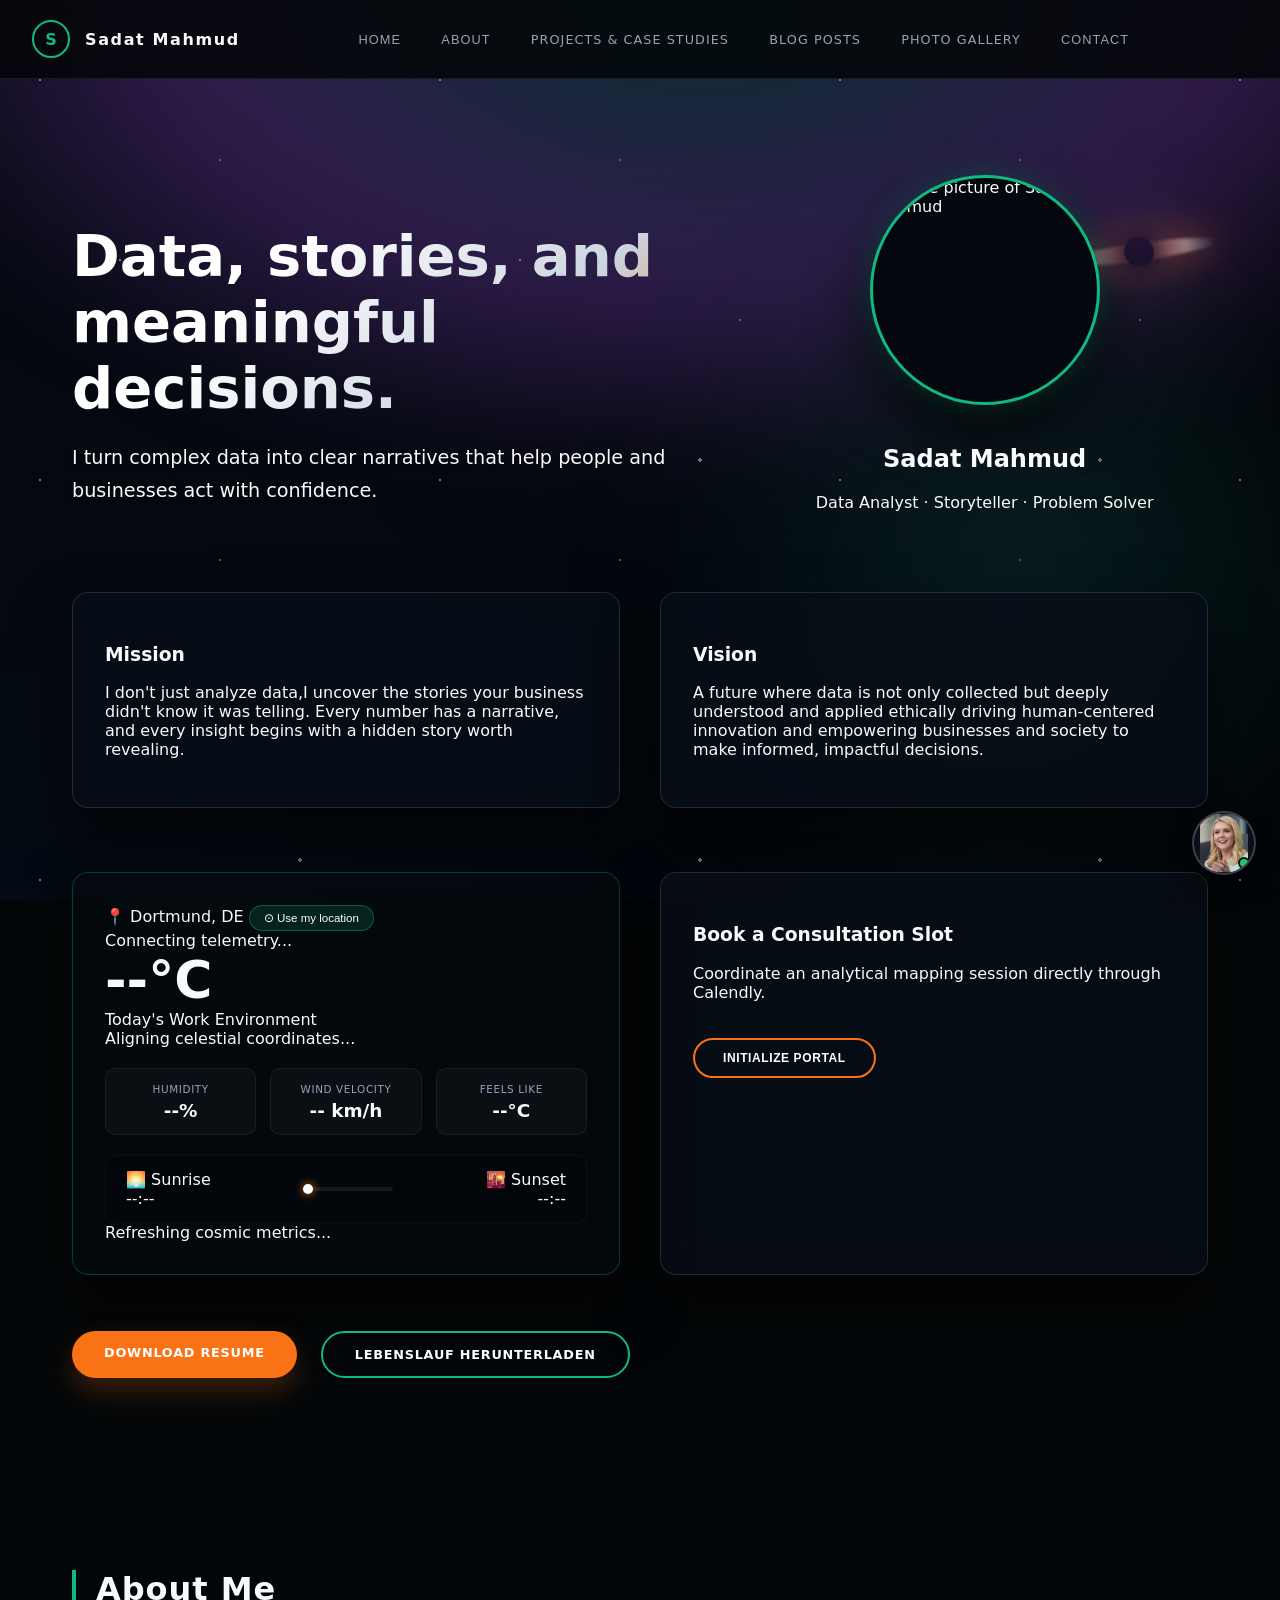
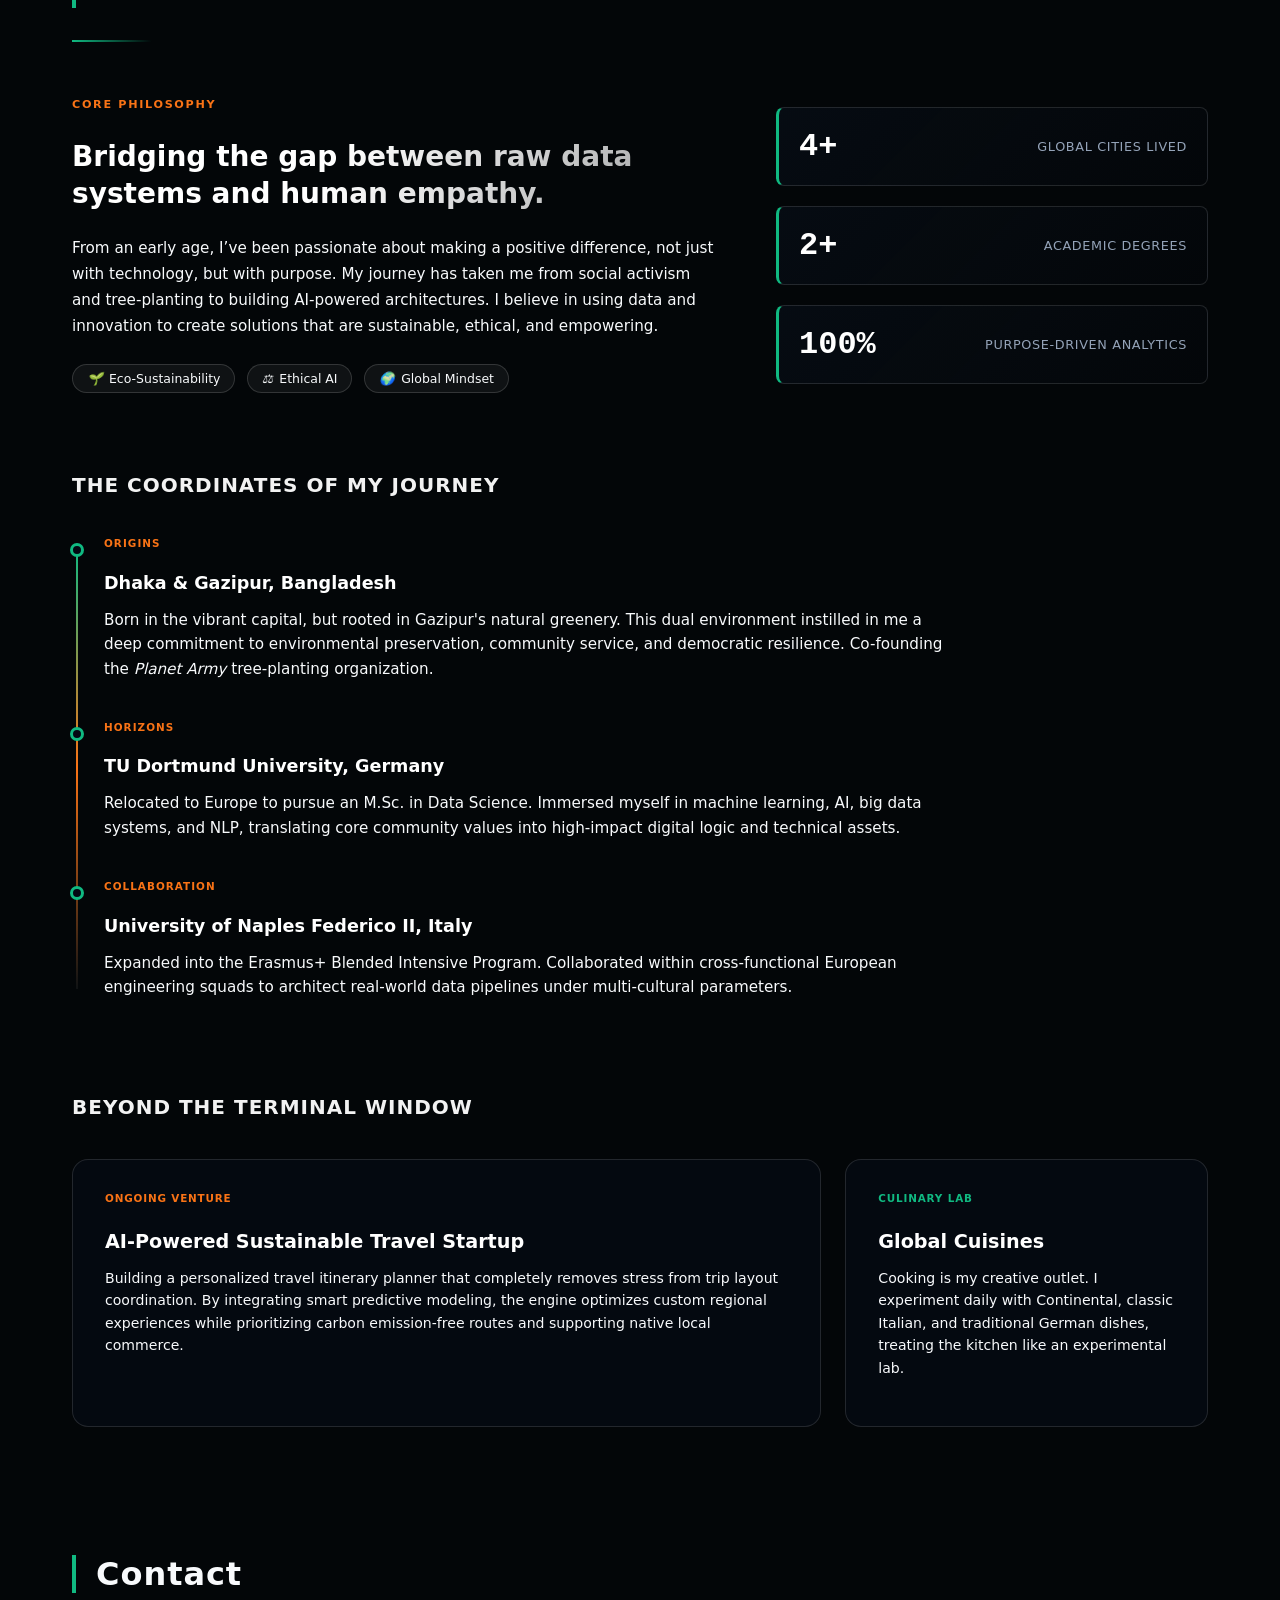
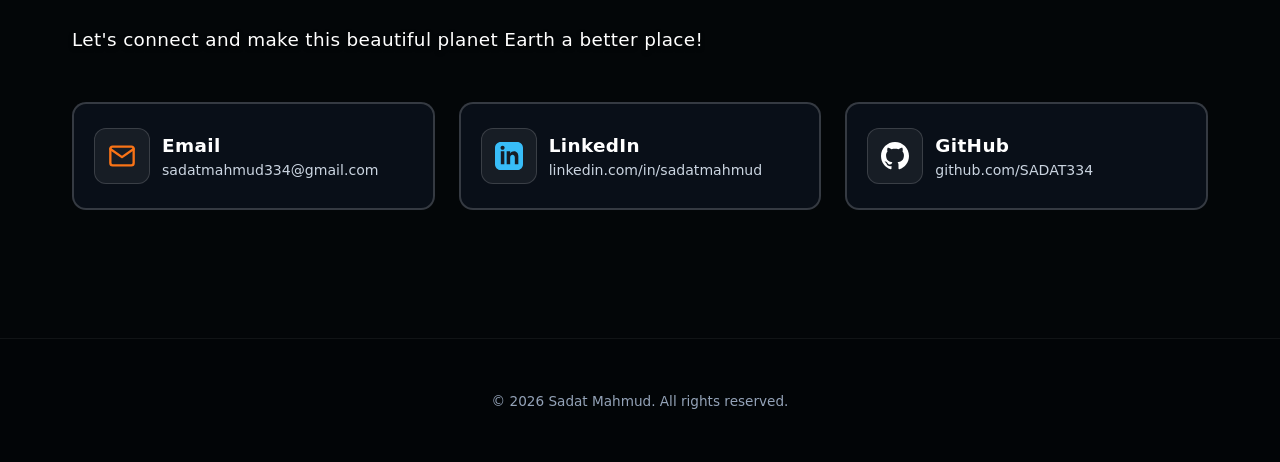
==== commit a286fb29: "get rid of my phone number" ====
--- a/index.html
+++ b/index.html
@@ -366,18 +366,7 @@
           </div>
         </a>
 
-        <!-- WHATSAPP / PHONE CARD -->
-        <a href="https://wa.me/4915210577621" class="contact-card" target="_blank" rel="noopener noreferrer">
-          <div class="contact-icon whatsapp-glow">
-            <svg viewBox="0 0 24 24" width="28" height="28" fill="currentColor">
-              <path d="M.057 24l1.687-6.163c-1.041-1.804-1.588-3.849-1.587-5.946C.06 5.348 5.397 0 11.93 0c3.165.001 6.14 1.233 8.377 3.469 2.237 2.235 3.469 5.211 3.469 8.378 0 6.582-5.336 11.93-11.87 11.93h-.004c-2.003-.001-3.973-.538-5.735-1.549L0 24zm6.59-4.846c1.657.983 3.287 1.503 4.981 1.504 5.373 0 9.743-4.341 9.746-9.682.002-2.587-1.002-5.02-2.827-6.845-1.825-1.825-4.258-2.83-6.849-2.831-5.377 0-9.747 4.341-9.75 9.684-.001 1.777.472 3.511 1.371 5.027L2.242 21.04l5.405-1.417-.999-.469z"/>
-            </svg>
-          </div>
-          <div class="contact-details">
-            <h3>WhatsApp &amp; Phone</h3>
-            <p>+49 1521 0577621</p>
-          </div>
-        </a>
+
 
       </div>
     </section>
@@ -660,7 +649,6 @@
 
   let gradioApp = null;
 
-  // Initialize connection to your Hugging Face Space
   async function initGradioClient() {
     try {
       gradioApp = await Client.connect("sadat334/sadat-portfolio-chat");
@@ -670,68 +658,20 @@
   }
   initGradioClient();
 
-  launcherBtn.addEventListener('click', () => {
-    chatWindow.style.display = chatWindow.style.display === 'flex' ? 'none' : 'flex';
-    if (chatWindow.style.display === 'flex') {
-      userInput.focus();
-    }
-  });
-
-  closeBtn.addEventListener('click', () => {
-    chatWindow.style.display = 'none';
-  });
-
-  async function handleSendMessage() {
-    const text = userInput.value.trim();
-    if (!text) return;
-
-    appendMessage(text, 'user');
-    userInput.value = '';
-
-    const typingId = appendMessage("Karoline is typing...", 'bot');
-
-    try {
-      if (!gradioApp) {
-        gradioApp = await Client.connect("sadat334/sadat-portfolio-chat");
+  if (launcherBtn && chatWindow) {
+    launcherBtn.addEventListener('click', () => {
+      const isVisible = chatWindow.style.display === 'flex';
+      chatWindow.style.display = isVisible ? 'none' : 'flex';
+      if (!isVisible && userInput) {
+        userInput.focus();
       }
-
-      // Target index 0 to communicate with gr.ChatInterface without changing app.py
-      const result = await gradioApp.predict(0, [
-        text,
-        []
-      ]);
-
-      removeMessage(typingId);
-      
-let reply = "I've passed your message along to Sadat!";
-      
-      if (result.data) {
-        // gr.ChatInterface typically returns data[0] as an array of message pairs: [[user, bot], ...] or an object
-        const chatOutput = Array.isArray(result.data) ? result.data[0] : result.data;
-        
-        if (Array.isArray(chatOutput) && chatOutput.length > 0) {
-          // Get the last interaction pair [user_msg, bot_msg]
-          const lastTurn = chatOutput[chatOutput.length - 1];
-          if (Array.isArray(lastTurn) && lastTurn.length > 1) {
-            reply = lastTurn[1]; // The bot's response text
-          } else {
-            reply = String(chatOutput);
-          }
-        } else if (typeof chatOutput === 'string') {
-          reply = chatOutput;
-        } else if (chatOutput && typeof chatOutput === 'object') {
-          // Fallback if it's an object structure
-          reply = chatOutput.value || chatOutput.text || JSON.stringify(chatOutput);
-        }
-      }
-      
-      appendMessage(reply, 'bot');
-
-    } catch (error) {
-      console.error('Error communicating with AI backend:', error);
-      removeMessage(typingId);
-      appendMessage("I'm having a brief connection hiccup, but your message is logged for Sadat!", 'bot');
-    }
+    });
+  }
+
+  if (closeBtn && chatWindow) {
+    closeBtn.addEventListener('click', () => {
+      chatWindow.style.display = 'none';
+    });
   }
 
   function appendMessage(text, sender) {
@@ -749,11 +689,81 @@
     }
   }
 
-  sendBtn.addEventListener('click', handleSendMessage);
-  userInput.addEventListener('keypress', (e) => {
-    if (e.key === 'Enter') handleSendMessage();
-  });
+  async function handleSendMessage() {
+    if (!userInput) return;
+    const text = userInput.value.trim();
+    if (!text) return;
+
+    appendMessage(text, 'user');
+    userInput.value = '';
+
+    const typingId = appendMessage("Karoline is typing...", 'bot');
+
+    try {
+      if (!gradioApp) {
+        gradioApp = await Client.connect("sadat334/sadat-portfolio-chat");
+      }
+
+      // Collect existing chat history for context
+      const currentHistory = [];
+      const messageElements = chatMessages.querySelectorAll('.ai-message');
+      for (let i = 1; i < messageElements.length - 1; i += 2) {
+        if (messageElements[i] && messageElements[i+1]) {
+          currentHistory.push([messageElements[i].textContent, messageElements[i+1].textContent]);
+        }
+      }
+
+      console.log("Sending payload to Gradio:", { text, currentHistory });
+
+      // Call the API endpoint by name or use submit
+      const result = await gradioApp.predict("/chat", {
+        message: text,
+        history: currentHistory
+      });
+
+      removeMessage(typingId);
+      console.log("Raw Gradio Response:", result);
+
+      let reply = "I've passed your message along to Sadat!";
+
+      if (result && result.data) {
+        const responseData = Array.isArray(result.data) ? result.data[0] : result.data;
+        
+        if (Array.isArray(responseData) && responseData.length > 0) {
+          const latestTurn = responseData[responseData.length - 1];
+          if (Array.isArray(latestTurn) && latestTurn.length > 1) {
+            reply = latestTurn[1];
+          } else if (typeof latestTurn === 'string') {
+            reply = latestTurn;
+          }
+        } else if (typeof responseData === 'string') {
+          reply = responseData;
+        } else if (typeof responseData === 'object' && responseData !== null) {
+          reply = responseData.response || responseData.text || JSON.stringify(responseData);
+        }
+      }
+      
+      appendMessage(reply, 'bot');
+
+    } catch (error) {
+      console.error('Error communicating with AI backend:', error);
+      removeMessage(typingId);
+      
+      // Fallback: If named endpoint fails, try numeric index 1 or 0 as last resort
+      try {
+        const fallbackResult = await gradioApp.predict(1, [text, currentHistory]);
+        console.log("Fallback Response:", fallbackResult);
+        let fallbackReply = fallbackResult?.data?.[0]?.[fallbackResult.data[0].length - 1]?.[1] || "I've passed your message along to Sadat!";
+        appendMessage(fallbackReply, 'bot');
+        return;
+      } catch (innerErr) {
+        console.error("Fallback failed too:", innerErr);
+      }
+
+      appendMessage("I'm having a brief connection hiccup, but your message is logged for Sadat!", 'bot');
+    }
+  }
 </script>
 
 </body>
-</html>
+</html>
